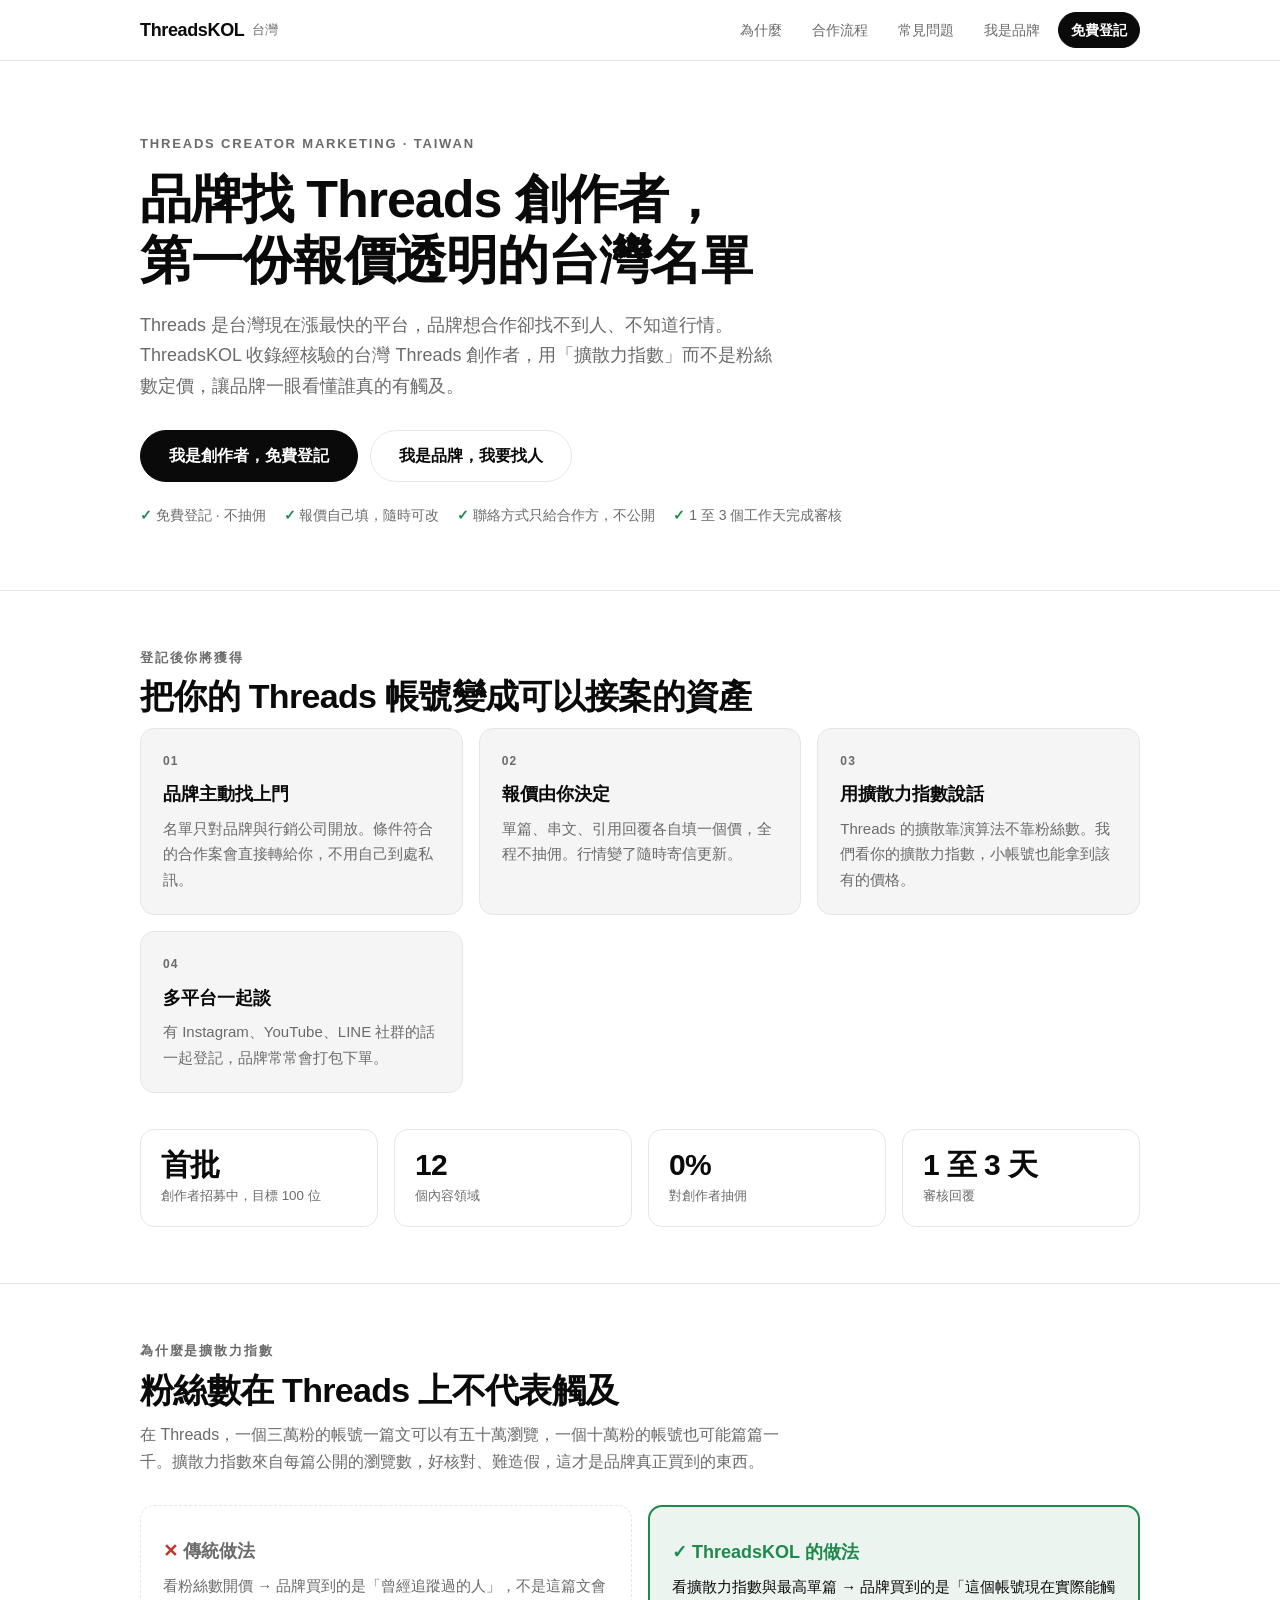
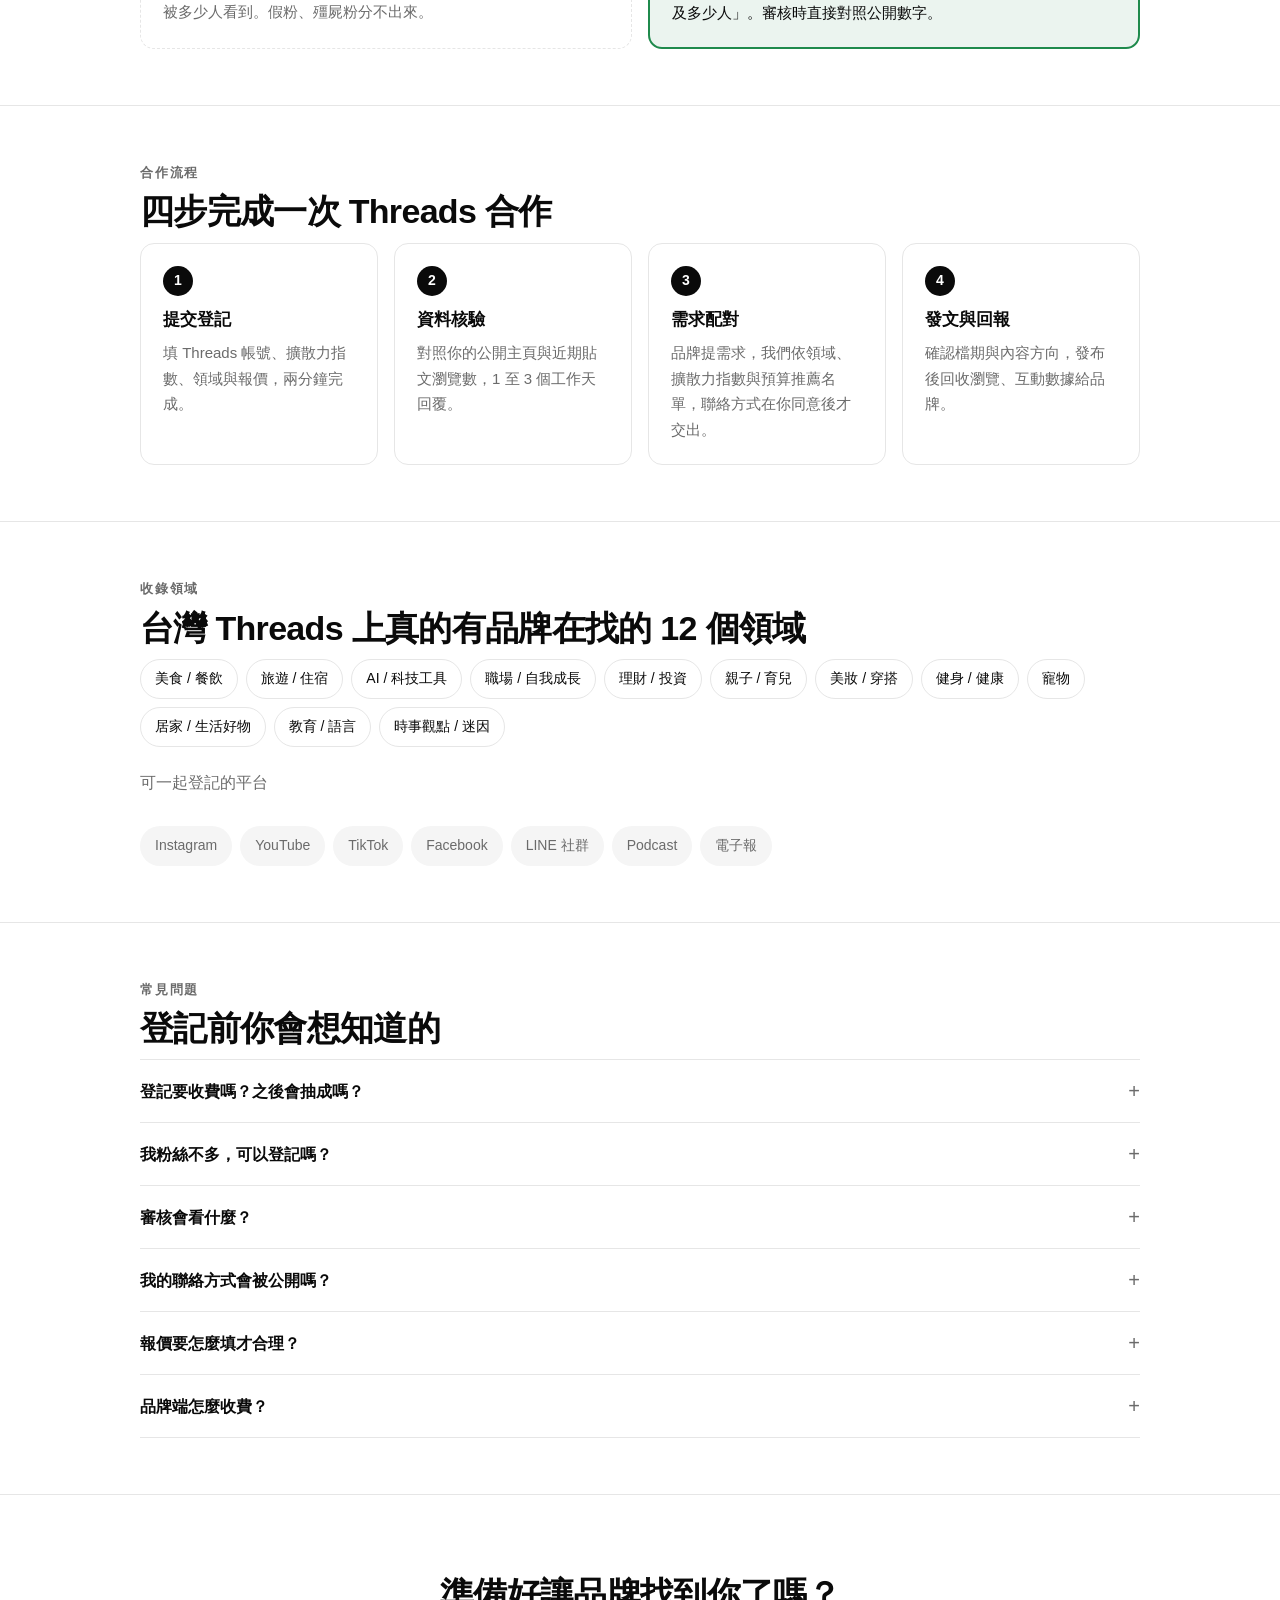
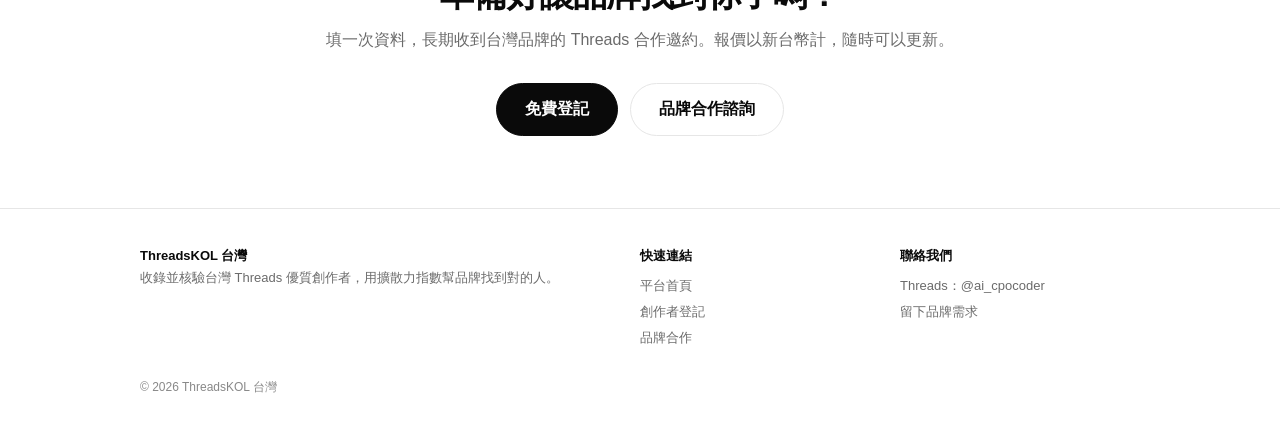
==== index.html @ 5a34b3ba "頁尾移除 Threads 商標聲明 Co-Authored-By: Claude Opus 5 <noreply@anthropic.com>" ====
<!doctype html>
<html lang="zh-Hant">
<head>
<meta charset="utf-8">
<meta name="viewport" content="width=device-width,initial-scale=1">
<title>ThreadsKOL 台灣｜品牌找 Threads 創作者，報價透明的合作名單</title>
<meta name="description" content="台灣第一個以「擴散力指數」定價的 Threads 創作者合作名單。創作者免費登記、自訂報價、不抽佣；品牌依領域、擴散力指數與預算快速找到合適的 Threads 帳號。">
<meta property="og:title" content="ThreadsKOL 台灣｜品牌找 Threads 創作者">
<meta property="og:description" content="創作者免費登記、自訂報價、不抽佣。品牌依領域、擴散力指數與預算找到對的 Threads 帳號。">
<meta property="og:type" content="website">
<link rel="stylesheet" href="style.css?v=20260915b">
<link rel="icon" href="data:image/svg+xml,<svg xmlns='http://www.w3.org/2000/svg' viewBox='0 0 100 100'><text y='.9em' font-size='90'>🧵</text></svg>">
</head>
<body>
<header><div class="wrap nav">
  <a class="logo" href="./">ThreadsKOL <span>台灣</span></a>
  <ul>
    <li><a href="#why">為什麼</a></li>
    <li><a href="#flow">合作流程</a></li>
    <li><a href="#faq">常見問題</a></li>
    <li><a href="./brand.html">我是品牌</a></li>
    <li><a class="btn" href="./register.html">免費登記</a></li>
  </ul>
</div></header>

<main>
<div class="wrap hero">
  <div class="eyebrow">Threads Creator Marketing · Taiwan</div>
  <h1>品牌找 Threads 創作者，<br>第一份報價透明的台灣名單</h1>
  <p class="lead">Threads 是台灣現在漲最快的平台，品牌想合作卻找不到人、不知道行情。ThreadsKOL 收錄經核驗的台灣 Threads 創作者，用「擴散力指數」而不是粉絲數定價，讓品牌一眼看懂誰真的有觸及。</p>
  <div class="cta-row">
    <a class="btn big" href="./register.html">我是創作者，免費登記</a>
    <a class="btn big ghost" href="./brand.html">我是品牌，我要找人</a>
  </div>
  <ul class="pills">
    <li>免費登記 · 不抽佣</li>
    <li>報價自己填，隨時可改</li>
    <li>聯絡方式只給合作方，不公開</li>
    <li>1 至 3 個工作天完成審核</li>
  </ul>
</div>

<section id="get"><div class="wrap">
  <div class="eyebrow">登記後你將獲得</div>
  <h2>把你的 Threads 帳號變成可以接案的資產</h2>
  <div class="grid">
    <div class="card"><div class="n">01</div><h3>品牌主動找上門</h3><p>名單只對品牌與行銷公司開放。條件符合的合作案會直接轉給你，不用自己到處私訊。</p></div>
    <div class="card"><div class="n">02</div><h3>報價由你決定</h3><p>單篇、串文、引用回覆各自填一個價，全程不抽佣。行情變了隨時寄信更新。</p></div>
    <div class="card"><div class="n">03</div><h3>用擴散力指數說話</h3><p>Threads 的擴散靠演算法不靠粉絲數。我們看你的擴散力指數，小帳號也能拿到該有的價格。</p></div>
    <div class="card"><div class="n">04</div><h3>多平台一起談</h3><p>有 Instagram、YouTube、LINE 社群的話一起登記，品牌常常會打包下單。</p></div>
  </div>
  <div class="stats">
    <div class="stat"><b>首批</b><small>創作者招募中，目標 100 位</small></div>
    <div class="stat"><b>12</b><small>個內容領域</small></div>
    <div class="stat"><b>0%</b><small>對創作者抽佣</small></div>
    <div class="stat"><b>1 至 3 天</b><small>審核回覆</small></div>
  </div>
</div></section>

<section id="why"><div class="wrap">
  <div class="eyebrow">為什麼是擴散力指數</div>
  <h2>粉絲數在 Threads 上不代表觸及</h2>
  <p class="sub">在 Threads，一個三萬粉的帳號一篇文可以有五十萬瀏覽，一個十萬粉的帳號也可能篇篇一千。擴散力指數來自每篇公開的瀏覽數，好核對、難造假，這才是品牌真正買到的東西。</p>
  <div class="compare">
    <div class="card"><h3>傳統做法</h3><p>看粉絲數開價 → 品牌買到的是「曾經追蹤過的人」，不是這篇文會被多少人看到。假粉、殭屍粉分不出來。</p></div>
    <div class="card good"><h3>ThreadsKOL 的做法</h3><p>看擴散力指數與最高單篇 → 品牌買到的是「這個帳號現在實際能觸及多少人」。審核時直接對照公開數字。</p></div>
  </div>
</div></section>

<section id="flow"><div class="wrap">
  <div class="eyebrow">合作流程</div>
  <h2>四步完成一次 Threads 合作</h2>
  <div class="steps">
    <div class="step"><h3>提交登記</h3><p>填 Threads 帳號、擴散力指數、領域與報價，兩分鐘完成。</p></div>
    <div class="step"><h3>資料核驗</h3><p>對照你的公開主頁與近期貼文瀏覽數，1 至 3 個工作天回覆。</p></div>
    <div class="step"><h3>需求配對</h3><p>品牌提需求，我們依領域、擴散力指數與預算推薦名單，聯絡方式在你同意後才交出。</p></div>
    <div class="step"><h3>發文與回報</h3><p>確認檔期與內容方向，發布後回收瀏覽、互動數據給品牌。</p></div>
  </div>
</div></section>

<section id="cats"><div class="wrap">
  <div class="eyebrow">收錄領域</div>
  <h2>台灣 Threads 上真的有品牌在找的 12 個領域</h2>
  <ul class="tags">
    <li>美食 / 餐飲</li><li>旅遊 / 住宿</li><li>AI / 科技工具</li><li>職場 / 自我成長</li><li>理財 / 投資</li><li>親子 / 育兒</li><li>美妝 / 穿搭</li><li>健身 / 健康</li><li>寵物</li><li>居家 / 生活好物</li><li>教育 / 語言</li><li>時事觀點 / 迷因</li>
  </ul>
  <p class="sub" style="margin-top:22px">可一起登記的平台</p>
  <ul class="tags soft"><li>Instagram</li><li>YouTube</li><li>TikTok</li><li>Facebook</li><li>LINE 社群</li><li>Podcast</li><li>電子報</li></ul>
</div></section>

<section id="faq"><div class="wrap">
  <div class="eyebrow">常見問題</div>
  <h2>登記前你會想知道的</h2>
  <details><summary>登記要收費嗎？之後會抽成嗎？</summary><p>完全免費，也不抽佣。你填多少，品牌就付多少給你。平台的收入來自品牌端的服務費，跟你的報價無關。</p></details>
  <details><summary>我粉絲不多，可以登記嗎？</summary><p>可以。我們看的是擴散力指數。只要指數有五千以上，就有品牌會想合作，粉絲數只是參考。</p></details>
  <details><summary>審核會看什麼？</summary><p>Threads 主頁是不是真的、近期貼文的瀏覽數跟你填的有沒有落差、內容有沒有明顯買量。審核結果不會影響你的帳號。</p></details>
  <details><summary>我的聯絡方式會被公開嗎？</summary><p>不會。名單對品牌只顯示帳號、領域、擴散力指數級距與報價區間。有具體合作案、你也點頭之後，才會把聯絡方式交給對方。</p></details>
  <details><summary>報價要怎麼填才合理？</summary><p>先填你願意接的最低價。目前台灣 Threads 行情還沒有公開標準，我們會在累積足夠資料後，把各擴散力級距的報價區間回饋給所有登記的創作者。</p></details>
  <details><summary>品牌端怎麼收費？</summary><p>品牌依專案付服務費，內容包含名單篩選、聯繫協調與成效回報。創作者的報價原封不動轉給創作者。細節請到「我是品牌」頁面留下需求。</p></details>
</div></section>

<section class="final"><div class="wrap">
  <h2>準備好讓品牌找到你了嗎？</h2>
  <p class="sub" style="margin-inline:auto">填一次資料，長期收到台灣品牌的 Threads 合作邀約。報價以新台幣計，隨時可以更新。</p>
  <div class="cta-row" style="justify-content:center">
    <a class="btn big" href="./register.html">免費登記</a>
    <a class="btn big ghost" href="./brand.html">品牌合作諮詢</a>
  </div>
</div></section>
</main>

<footer><div class="wrap">
  <div class="cols">
    <div><b style="color:var(--fg)">ThreadsKOL 台灣</b><br>收錄並核驗台灣 Threads 優質創作者，用擴散力指數幫品牌找到對的人。</div>
    <div><b style="color:var(--fg)">快速連結</b><ul><li><a href="./">平台首頁</a></li><li><a href="./register.html">創作者登記</a></li><li><a href="./brand.html">品牌合作</a></li></ul></div>
    <div><b style="color:var(--fg)">聯絡我們</b><ul><li>Threads：<a href="https://www.threads.com/@ai_cpocoder" target="_blank" rel="noopener">@ai_cpocoder</a></li><li><a href="./brand.html">留下品牌需求</a></li></ul></div>
  </div>
  <p class="fine">© 2026 ThreadsKOL 台灣</p>
</div></footer>
</body>
</html>
---- style.css ----
:root{--bg:#fff;--fg:#0a0a0a;--muted:#6b6b6b;--line:#e6e6e6;--soft:#f5f5f5;--accent:#0a0a0a;--accent-fg:#fff;--ok:#1f8a4c;--maxw:1040px;--r:14px}
@media (prefers-color-scheme:dark){:root{--bg:#0f0f0f;--fg:#f2f2f2;--muted:#9a9a9a;--line:#262626;--soft:#181818;--accent:#f2f2f2;--accent-fg:#0f0f0f}}
*{box-sizing:border-box}
html{scroll-behavior:smooth}
body{margin:0;background:var(--bg);color:var(--fg);font-family:-apple-system,BlinkMacSystemFont,"Segoe UI","PingFang TC","Noto Sans TC","Microsoft JhengHei",sans-serif;font-size:16px;line-height:1.7;-webkit-font-smoothing:antialiased}
a{color:inherit}
.wrap{max-width:var(--maxw);margin:0 auto;padding-inline:20px}
header{position:sticky;top:0;background:color-mix(in srgb,var(--bg) 88%,transparent);backdrop-filter:blur(12px);border-bottom:1px solid var(--line);z-index:10}
.nav{display:flex;align-items:center;justify-content:space-between;height:60px;gap:12px}
.logo{font-weight:800;letter-spacing:-.02em;text-decoration:none;font-size:18px;display:flex;align-items:center;gap:8px}
.logo span{font-weight:500;color:var(--muted);font-size:13px}
.nav ul{display:flex;gap:6px;list-style:none;margin:0;padding:0;align-items:center}
.nav ul a{text-decoration:none;padding:8px 12px;border-radius:999px;font-size:14px;color:var(--muted)}
.nav ul a:hover{background:var(--soft);color:var(--fg)}
.nav ul a.btn{color:var(--accent-fg)}
@media (max-width:640px){.nav ul a:not(.btn){display:none}}
.btn{display:inline-block;background:var(--accent);color:var(--accent-fg);padding:12px 22px;border-radius:999px;text-decoration:none;font-weight:700;font-size:15px;border:1px solid var(--accent);cursor:pointer;line-height:1.3}
.btn.ghost{background:transparent;color:var(--fg);border-color:var(--line)}
.btn.ghost:hover{border-color:var(--fg)}
.btn.big{padding:15px 28px;font-size:16px}
.hero{padding-block:72px 48px;text-align:left}
.eyebrow{font-size:13px;letter-spacing:.14em;text-transform:uppercase;color:var(--muted);font-weight:700}
h1{font-size:clamp(30px,5.4vw,52px);line-height:1.18;letter-spacing:-.02em;margin:14px 0 18px;font-weight:800}
.lead{font-size:18px;color:var(--muted);max-width:640px;margin:0 0 28px}
.cta-row{display:flex;gap:12px;flex-wrap:wrap;align-items:center}
.pills{display:flex;gap:18px;flex-wrap:wrap;margin-top:22px;padding:0;list-style:none;color:var(--muted);font-size:14px}
.pills li::before{content:"✓ ";color:var(--ok);font-weight:800}
section{padding-block:56px;border-top:1px solid var(--line)}
h2{font-size:clamp(24px,3.4vw,34px);letter-spacing:-.02em;line-height:1.25;margin:6px 0 10px;font-weight:800}
.sub{color:var(--muted);max-width:640px;margin:0 0 30px}
.grid{display:grid;gap:16px;grid-template-columns:repeat(auto-fit,minmax(240px,1fr))}
.card{background:var(--soft);border:1px solid var(--line);border-radius:var(--r);padding:22px}
.card .n{font-size:12px;font-weight:800;color:var(--muted);letter-spacing:.1em}
.card h3{margin:8px 0 6px;font-size:18px}
.card p{margin:0;color:var(--muted);font-size:15px}
.stats{display:grid;gap:16px;grid-template-columns:repeat(auto-fit,minmax(180px,1fr));margin-top:36px}
.stat{border:1px solid var(--line);border-radius:var(--r);padding:18px 20px}
.stat b{display:block;font-size:30px;letter-spacing:-.02em;line-height:1.1}
.stat small{color:var(--muted)}
.steps{counter-reset:s;display:grid;gap:16px;grid-template-columns:repeat(auto-fit,minmax(220px,1fr))}
.step{position:relative;padding:22px 22px 22px 22px;border:1px solid var(--line);border-radius:var(--r)}
.step::before{counter-increment:s;content:counter(s);display:inline-grid;place-items:center;width:30px;height:30px;border-radius:50%;background:var(--accent);color:var(--accent-fg);font-weight:800;font-size:14px;margin-bottom:10px}
.step h3{margin:0 0 6px;font-size:17px}
.step p{margin:0;color:var(--muted);font-size:15px}
.tags{display:flex;flex-wrap:wrap;gap:8px;margin:0;padding:0;list-style:none}
.tags li{border:1px solid var(--line);border-radius:999px;padding:7px 14px;font-size:14px;background:var(--bg)}
.tags.soft li{background:var(--soft);border-color:transparent;color:var(--muted)}
.compare{display:grid;gap:16px;grid-template-columns:repeat(auto-fit,minmax(260px,1fr))}
.compare .card:not(.good){background:transparent;border-style:dashed;color:var(--muted)}.compare .card:not(.good) h3{color:var(--muted)}.compare .card:not(.good) h3::before{content:"✕ ";color:#c0392b}.compare .card.good{border:2px solid var(--ok);background:color-mix(in srgb,var(--ok) 9%,var(--bg))}.compare .card.good h3{color:var(--ok)}.compare .card.good h3::before{content:"✓ "}.compare .card.good p{color:var(--fg)}
details{border-top:1px solid var(--line);padding:14px 0}
details:last-of-type{border-bottom:1px solid var(--line)}
summary{cursor:pointer;font-weight:700;font-size:16px;list-style:none;display:flex;justify-content:space-between;align-items:center}
summary::after{content:"+";color:var(--muted);font-weight:400;font-size:20px}
details[open] summary::after{content:"–"}
details p{margin:10px 0 0;color:var(--muted)}
.final{text-align:center;padding-block:72px}
.final h2{margin-bottom:10px}
footer{border-top:1px solid var(--line);padding-block:36px;color:var(--muted);font-size:13px}
footer .cols{display:grid;gap:20px;grid-template-columns:2fr 1fr 1fr}
@media (max-width:640px){footer .cols{grid-template-columns:1fr}}
footer ul{list-style:none;padding:0;margin:8px 0 0}
footer li{margin:4px 0}
footer a{text-decoration:none}
footer a:hover{text-decoration:underline}
.fine{margin-top:24px;font-size:12px;opacity:.8}
/* forms */
.form{max-width:680px;margin:0 auto}
.form h1{font-size:clamp(26px,4vw,38px)}
fieldset{border:1px solid var(--line);border-radius:var(--r);padding:22px;margin:0 0 20px}
legend{font-weight:800;padding:0 8px;font-size:15px}
label{display:block;font-weight:700;font-size:14px;margin:14px 0 6px}
label .opt{color:var(--muted);font-weight:500}
.hint{display:block;color:var(--muted);font-size:13px;font-weight:400;margin-top:4px}
input[type=text],input[type=url],input[type=email],input[type=number],select,textarea{width:100%;padding:12px 14px;border:1px solid var(--line);border-radius:10px;background:var(--bg);color:var(--fg);font:inherit;font-size:16px}
input:focus,select:focus,textarea:focus{outline:2px solid var(--accent);outline-offset:1px;border-color:transparent}
textarea{min-height:110px;resize:vertical}
.row{display:grid;gap:14px;grid-template-columns:1fr 1fr}
@media (max-width:560px){.row{grid-template-columns:1fr}}
.checks{display:grid;gap:8px 14px;grid-template-columns:repeat(auto-fit,minmax(150px,1fr));margin-top:6px}
.checks label{display:flex;gap:8px;align-items:center;font-weight:500;margin:0;font-size:15px}
.checks input{width:18px;height:18px;accent-color:var(--accent)}
.agree{display:flex;gap:10px;align-items:flex-start;font-weight:500;font-size:14px;color:var(--muted);margin:6px 0 18px}
.agree input{margin-top:5px;width:18px;height:18px;accent-color:var(--accent)}
.hidden{position:absolute;left:-9999px}
.note{background:var(--soft);border-radius:var(--r);padding:16px 18px;font-size:14px;color:var(--muted);margin:0 0 24px}
.platform-links{display:grid;gap:12px;margin-top:14px}.platform-links:empty{display:none}#platformHint{margin-top:12px}[hidden]{display:none!important}
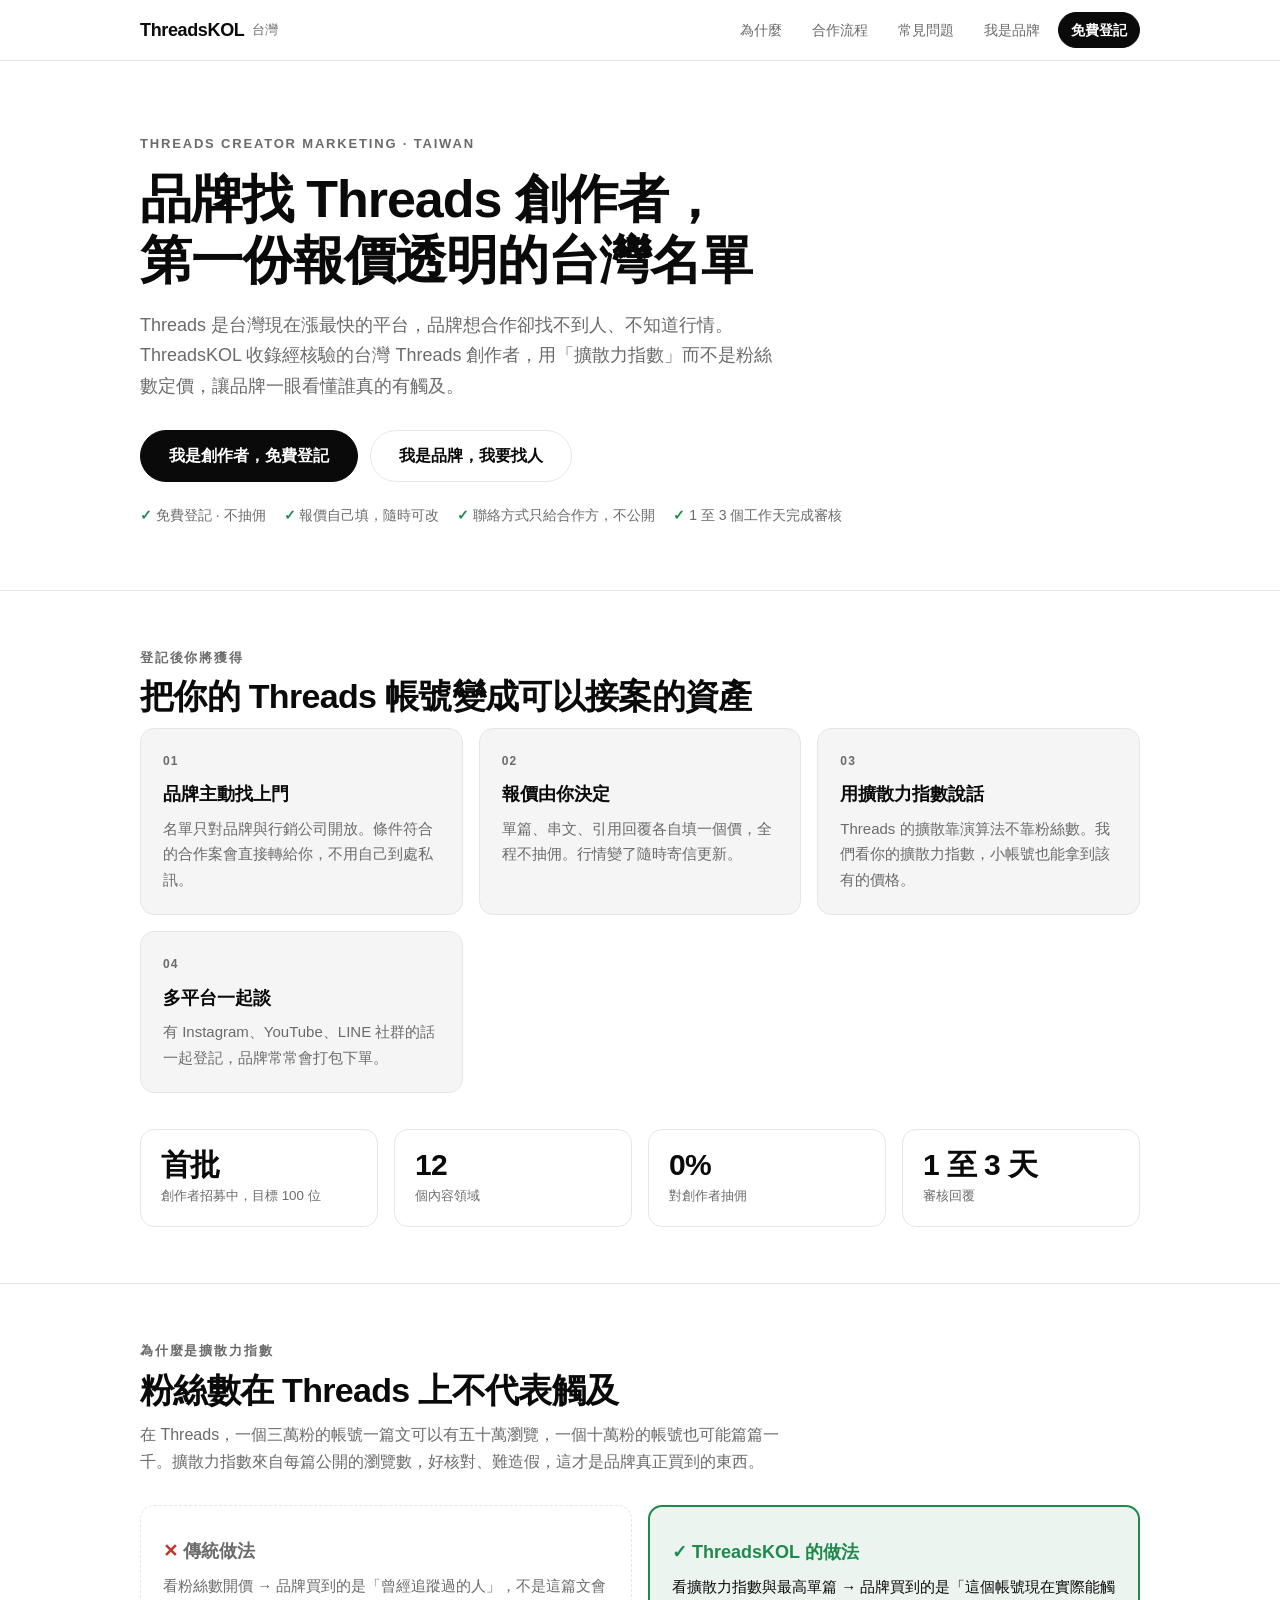
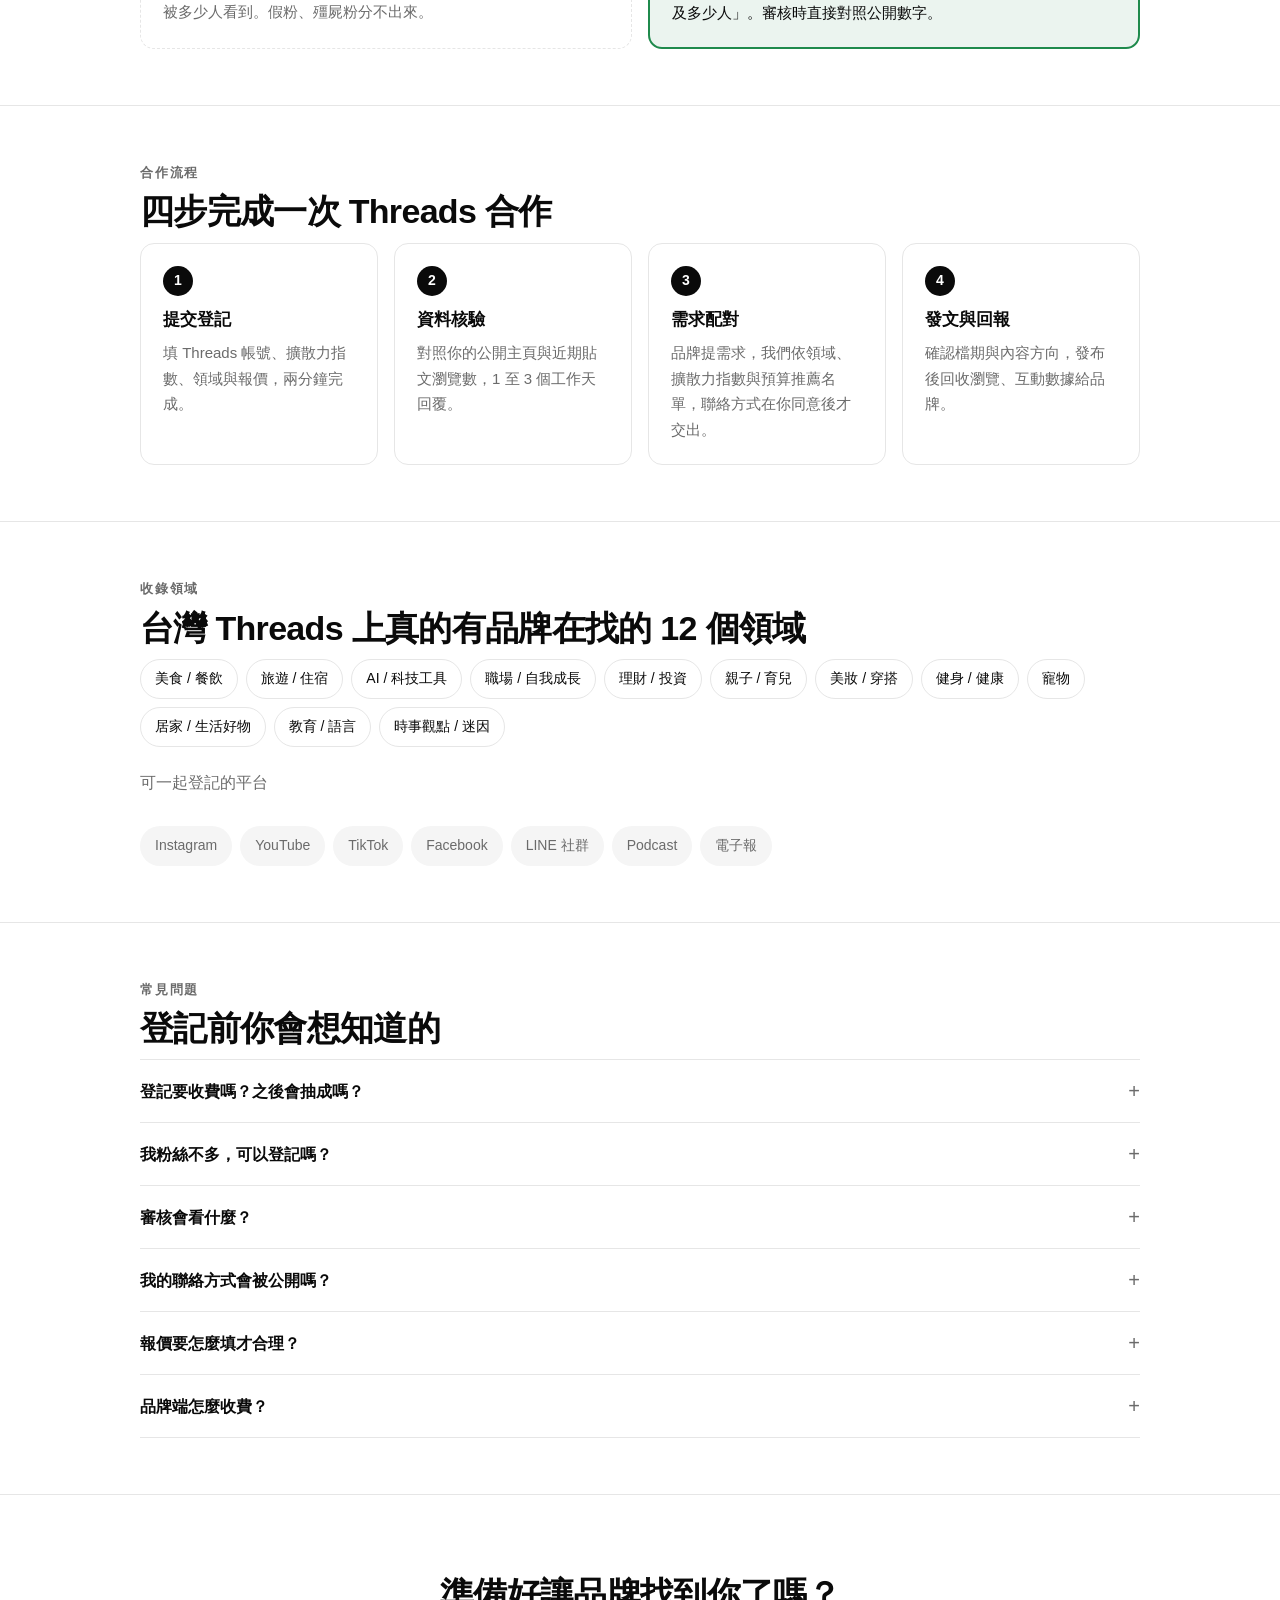
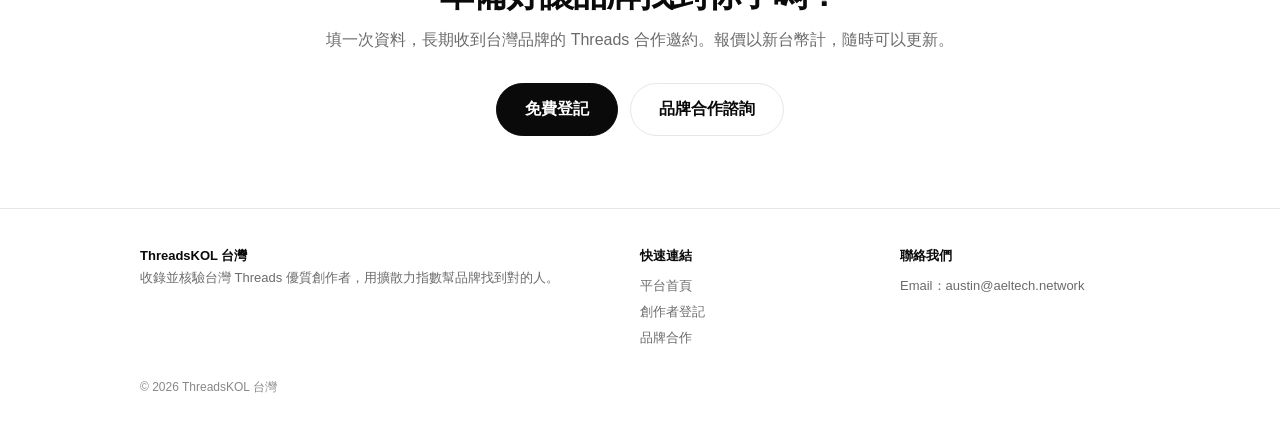
==== commit 033e333a: "頁尾聯絡方式改成 Email Co-Authored-By: Claude Opus 5 <noreply@anthropic.com>" ====
--- a/index.html
+++ b/index.html
@@ -113,7 +113,7 @@
   <div class="cols">
     <div><b style="color:var(--fg)">ThreadsKOL 台灣</b><br>收錄並核驗台灣 Threads 優質創作者，用擴散力指數幫品牌找到對的人。</div>
     <div><b style="color:var(--fg)">快速連結</b><ul><li><a href="./">平台首頁</a></li><li><a href="./register.html">創作者登記</a></li><li><a href="./brand.html">品牌合作</a></li></ul></div>
-    <div><b style="color:var(--fg)">聯絡我們</b><ul><li>Threads：<a href="https://www.threads.com/@ai_cpocoder" target="_blank" rel="noopener">@ai_cpocoder</a></li><li><a href="./brand.html">留下品牌需求</a></li></ul></div>
+    <div><b style="color:var(--fg)">聯絡我們</b><ul><li>Email：<a href="mailto:austin@aeltech.network">austin@aeltech.network</a></li></ul></div>
   </div>
   <p class="fine">© 2026 ThreadsKOL 台灣</p>
 </div></footer>
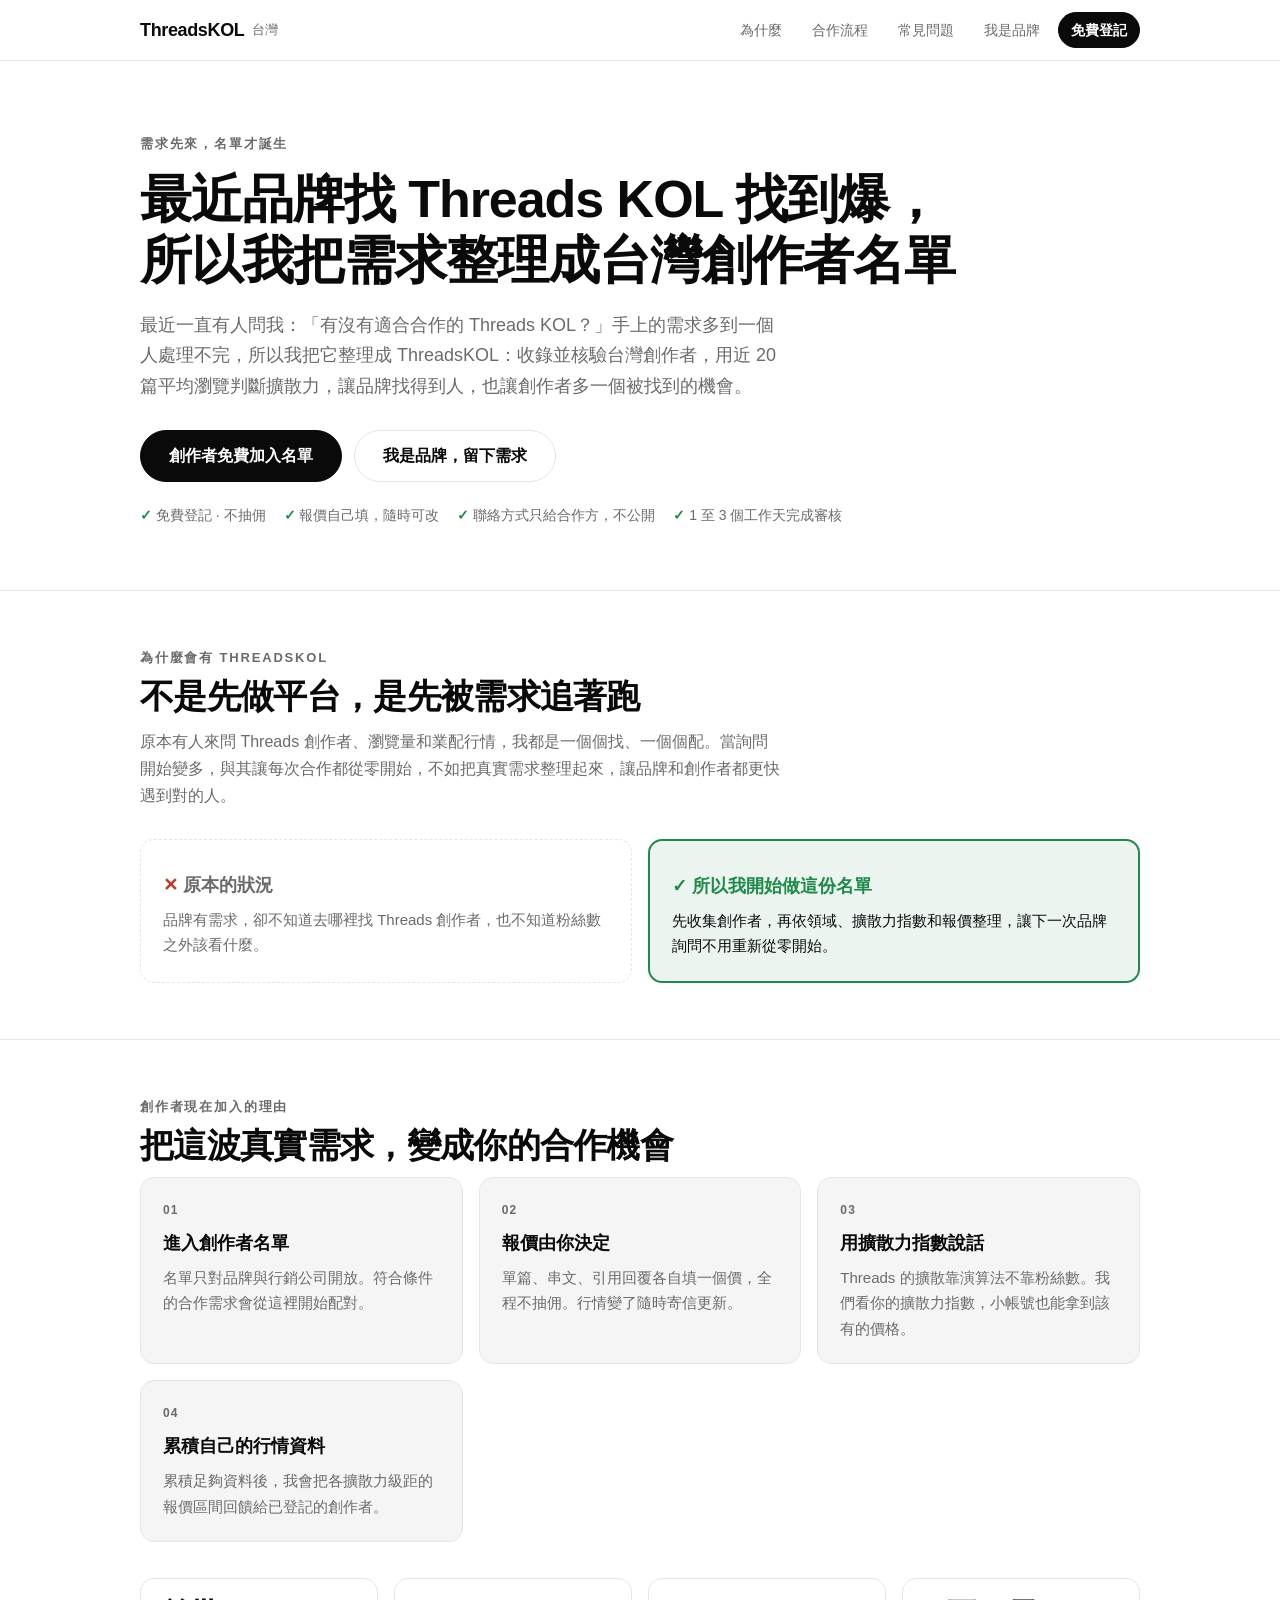
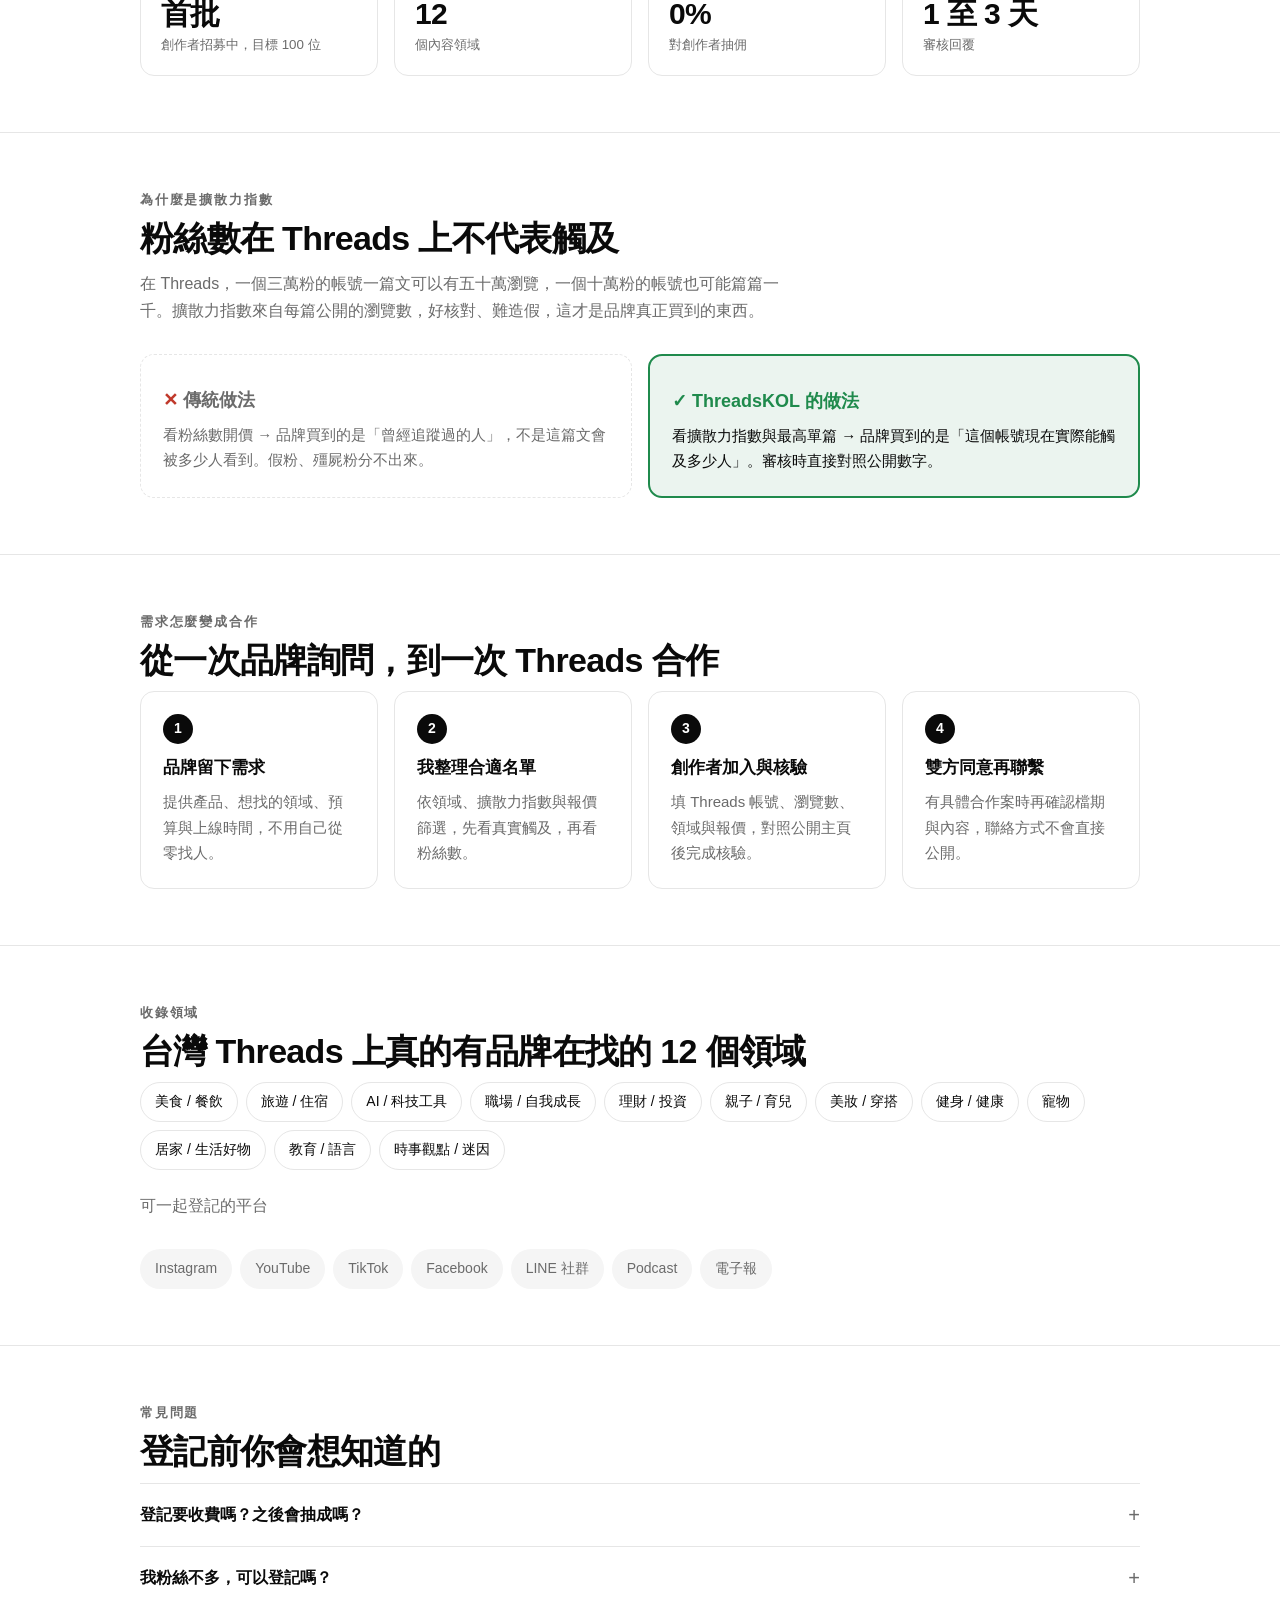
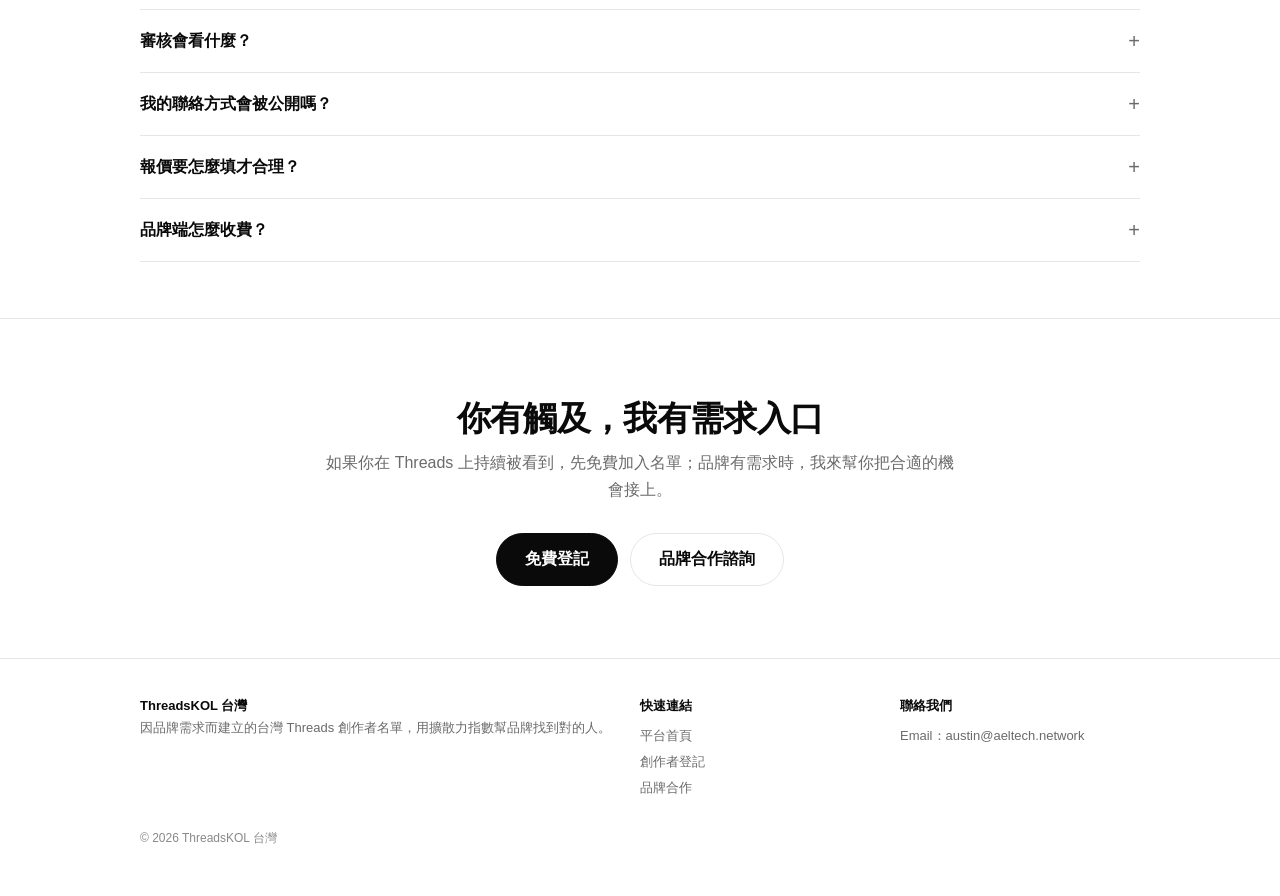
==== commit b1721c45: "Turn real KOL demand into the site's primary story Reframe the homepage around the real reason Threa" ====
--- a/index.html
+++ b/index.html
@@ -3,12 +3,125 @@
 <head>
 <meta charset="utf-8">
 <meta name="viewport" content="width=device-width,initial-scale=1">
-<title>ThreadsKOL 台灣｜品牌找 Threads 創作者，報價透明的合作名單</title>
-<meta name="description" content="台灣第一個以「擴散力指數」定價的 Threads 創作者合作名單。創作者免費登記、自訂報價、不抽佣；品牌依領域、擴散力指數與預算快速找到合適的 Threads 帳號。">
-<meta property="og:title" content="ThreadsKOL 台灣｜品牌找 Threads 創作者">
-<meta property="og:description" content="創作者免費登記、自訂報價、不抽佣。品牌依領域、擴散力指數與預算找到對的 Threads 帳號。">
+<title>ThreadsKOL 台灣｜最近品牌找 Threads KOL 找到爆</title>
+<meta name="description" content="最近品牌找 Threads KOL 的需求變多，ThreadsKOL 把真實需求整理成台灣創作者名單，用擴散力指數（近 20 篇平均瀏覽）找對合作對象。創作者免費登記、不抽佣。">
+<meta name="keywords" content="Threads 業配,Threads KOL,Threads 創作者,網紅合作,業配報價,KOL 名單,擴散力指數">
+<meta name="robots" content="index,follow">
+<meta name="theme-color" content="#0a0a0a">
+<link rel="canonical" href="https://threadskol.tw/">
 <meta property="og:type" content="website">
-<link rel="stylesheet" href="style.css?v=20260915b">
+<meta property="og:locale" content="zh_TW">
+<meta property="og:site_name" content="ThreadsKOL 台灣">
+<meta property="og:title" content="最近品牌找 Threads KOL 找到爆｜ThreadsKOL 台灣">
+<meta property="og:description" content="需求先來，名單才誕生。把品牌找 KOL 的真實需求整理成台灣 Threads 創作者名單。">
+<meta property="og:url" content="https://threadskol.tw/">
+<meta property="og:image" content="https://threadskol.tw/og-image.png">
+<meta property="og:image:width" content="1200">
+<meta property="og:image:height" content="630">
+<meta property="og:image:alt" content="ThreadsKOL 台灣：用擴散力指數找 Threads 創作者">
+<meta name="twitter:card" content="summary_large_image">
+<meta name="twitter:title" content="最近品牌找 Threads KOL 找到爆｜ThreadsKOL 台灣">
+<meta name="twitter:description" content="需求先來，名單才誕生。把品牌找 KOL 的真實需求整理成台灣 Threads 創作者名單。">
+<meta name="twitter:image" content="https://threadskol.tw/og-image.png">
+<script type="application/ld+json">
+{
+ "@context": "https://schema.org",
+ "@graph": [
+  {
+   "@type": "Organization",
+   "@id": "https://threadskol.tw/#org",
+   "name": "ThreadsKOL 台灣",
+   "alternateName": "ThreadsKOL",
+   "url": "https://threadskol.tw/",
+   "logo": "https://threadskol.tw/og-image.png",
+   "areaServed": "TW",
+   "contactPoint": {
+    "@type": "ContactPoint",
+    "email": "austin@aeltech.network",
+    "contactType": "customer support",
+    "availableLanguage": "zh-TW"
+   }
+  },
+  {
+   "@type": "WebSite",
+   "@id": "https://threadskol.tw/#website",
+   "url": "https://threadskol.tw/",
+   "name": "ThreadsKOL 台灣",
+   "inLanguage": "zh-TW",
+   "publisher": {
+    "@id": "https://threadskol.tw/#org"
+   }
+  },
+  {
+   "@type": "Service",
+   "name": "Threads 創作者業配媒合",
+   "serviceType": "KOL 行銷媒合",
+   "provider": {
+    "@id": "https://threadskol.tw/#org"
+   },
+   "areaServed": {
+    "@type": "Country",
+    "name": "台灣"
+   },
+   "description": "因品牌找 Threads KOL 的需求增加而建立的台灣創作者名單，依擴散力指數（近 20 篇平均瀏覽）、領域與預算推薦合作對象。創作者免費登記、不抽佣。"
+  },
+  {
+   "@type": "FAQPage",
+   "mainEntity": [
+    {
+     "@type": "Question",
+     "name": "登記要收費嗎？之後會抽成嗎？",
+     "acceptedAnswer": {
+      "@type": "Answer",
+      "text": "完全免費，也不抽佣。你填多少，品牌就付多少給你。平台的收入來自品牌端的服務費，跟你的報價無關。"
+     }
+    },
+    {
+     "@type": "Question",
+     "name": "我粉絲不多，可以登記嗎？",
+     "acceptedAnswer": {
+      "@type": "Answer",
+      "text": "可以。我們看的是擴散力指數。只要指數有五千以上，就有品牌會想合作，粉絲數只是參考。"
+     }
+    },
+    {
+     "@type": "Question",
+     "name": "審核會看什麼？",
+     "acceptedAnswer": {
+      "@type": "Answer",
+      "text": "Threads 主頁是不是真的、近期貼文的瀏覽數跟你填的有沒有落差、內容有沒有明顯買量。審核結果不會影響你的帳號。"
+     }
+    },
+    {
+     "@type": "Question",
+     "name": "我的聯絡方式會被公開嗎？",
+     "acceptedAnswer": {
+      "@type": "Answer",
+      "text": "不會。名單對品牌只顯示帳號、領域、擴散力指數級距與報價區間。有具體合作案、你也點頭之後，才會把聯絡方式交給對方。"
+     }
+    },
+    {
+     "@type": "Question",
+     "name": "報價要怎麼填才合理？",
+     "acceptedAnswer": {
+      "@type": "Answer",
+      "text": "先填你願意接的最低價。目前台灣 Threads 行情還沒有公開標準，我們會在累積足夠資料後，把各擴散力級距的報價區間回饋給所有登記的創作者。"
+     }
+    },
+    {
+     "@type": "Question",
+     "name": "品牌端怎麼收費？",
+     "acceptedAnswer": {
+      "@type": "Answer",
+      "text": "品牌依專案付服務費，內容包含名單篩選、聯繫協調與成效回報。創作者的報價原封不動轉給創作者。細節請到「我是品牌」頁面留下需求。"
+     }
+    }
+   ]
+  }
+ ]
+}
+</script>
+<link rel="stylesheet" href="style.css?v=20260915c">
 <link rel="icon" href="data:image/svg+xml,<svg xmlns='http://www.w3.org/2000/svg' viewBox='0 0 100 100'><text y='.9em' font-size='90'>🧵</text></svg>">
 </head>
 <body>
@@ -25,12 +138,12 @@
 
 <main>
 <div class="wrap hero">
-  <div class="eyebrow">Threads Creator Marketing · Taiwan</div>
-  <h1>品牌找 Threads 創作者，<br>第一份報價透明的台灣名單</h1>
-  <p class="lead">Threads 是台灣現在漲最快的平台，品牌想合作卻找不到人、不知道行情。ThreadsKOL 收錄經核驗的台灣 Threads 創作者，用「擴散力指數」而不是粉絲數定價，讓品牌一眼看懂誰真的有觸及。</p>
+  <div class="eyebrow">需求先來，名單才誕生</div>
+  <h1>最近品牌找 Threads KOL 找到爆，<br>所以我把需求整理成台灣創作者名單</h1>
+  <p class="lead">最近一直有人問我：「有沒有適合合作的 Threads KOL？」手上的需求多到一個人處理不完，所以我把它整理成 ThreadsKOL：收錄並核驗台灣創作者，用近 20 篇平均瀏覽判斷擴散力，讓品牌找得到人，也讓創作者多一個被找到的機會。</p>
   <div class="cta-row">
-    <a class="btn big" href="./register.html">我是創作者，免費登記</a>
-    <a class="btn big ghost" href="./brand.html">我是品牌，我要找人</a>
+    <a class="btn big" href="./register.html">創作者免費加入名單</a>
+    <a class="btn big ghost" href="./brand.html">我是品牌，留下需求</a>
   </div>
   <ul class="pills">
     <li>免費登記 · 不抽佣</li>
@@ -40,14 +153,24 @@
   </ul>
 </div>
 
+<section id="origin"><div class="wrap">
+  <div class="eyebrow">為什麼會有 ThreadsKOL</div>
+  <h2>不是先做平台，是先被需求追著跑</h2>
+  <p class="sub">原本有人來問 Threads 創作者、瀏覽量和業配行情，我都是一個個找、一個個配。當詢問開始變多，與其讓每次合作都從零開始，不如把真實需求整理起來，讓品牌和創作者都更快遇到對的人。</p>
+  <div class="compare">
+    <div class="card"><h3>原本的狀況</h3><p>品牌有需求，卻不知道去哪裡找 Threads 創作者，也不知道粉絲數之外該看什麼。</p></div>
+    <div class="card good"><h3>所以我開始做這份名單</h3><p>先收集創作者，再依領域、擴散力指數和報價整理，讓下一次品牌詢問不用重新從零開始。</p></div>
+  </div>
+</div></section>
+
 <section id="get"><div class="wrap">
-  <div class="eyebrow">登記後你將獲得</div>
-  <h2>把你的 Threads 帳號變成可以接案的資產</h2>
+  <div class="eyebrow">創作者現在加入的理由</div>
+  <h2>把這波真實需求，變成你的合作機會</h2>
   <div class="grid">
-    <div class="card"><div class="n">01</div><h3>品牌主動找上門</h3><p>名單只對品牌與行銷公司開放。條件符合的合作案會直接轉給你，不用自己到處私訊。</p></div>
+    <div class="card"><div class="n">01</div><h3>進入創作者名單</h3><p>名單只對品牌與行銷公司開放。符合條件的合作需求會從這裡開始配對。</p></div>
     <div class="card"><div class="n">02</div><h3>報價由你決定</h3><p>單篇、串文、引用回覆各自填一個價，全程不抽佣。行情變了隨時寄信更新。</p></div>
     <div class="card"><div class="n">03</div><h3>用擴散力指數說話</h3><p>Threads 的擴散靠演算法不靠粉絲數。我們看你的擴散力指數，小帳號也能拿到該有的價格。</p></div>
-    <div class="card"><div class="n">04</div><h3>多平台一起談</h3><p>有 Instagram、YouTube、LINE 社群的話一起登記，品牌常常會打包下單。</p></div>
+    <div class="card"><div class="n">04</div><h3>累積自己的行情資料</h3><p>累積足夠資料後，我會把各擴散力級距的報價區間回饋給已登記的創作者。</p></div>
   </div>
   <div class="stats">
     <div class="stat"><b>首批</b><small>創作者招募中，目標 100 位</small></div>
@@ -68,13 +191,13 @@
 </div></section>
 
 <section id="flow"><div class="wrap">
-  <div class="eyebrow">合作流程</div>
-  <h2>四步完成一次 Threads 合作</h2>
+  <div class="eyebrow">需求怎麼變成合作</div>
+  <h2>從一次品牌詢問，到一次 Threads 合作</h2>
   <div class="steps">
-    <div class="step"><h3>提交登記</h3><p>填 Threads 帳號、擴散力指數、領域與報價，兩分鐘完成。</p></div>
-    <div class="step"><h3>資料核驗</h3><p>對照你的公開主頁與近期貼文瀏覽數，1 至 3 個工作天回覆。</p></div>
-    <div class="step"><h3>需求配對</h3><p>品牌提需求，我們依領域、擴散力指數與預算推薦名單，聯絡方式在你同意後才交出。</p></div>
-    <div class="step"><h3>發文與回報</h3><p>確認檔期與內容方向，發布後回收瀏覽、互動數據給品牌。</p></div>
+    <div class="step"><h3>品牌留下需求</h3><p>提供產品、想找的領域、預算與上線時間，不用自己從零找人。</p></div>
+    <div class="step"><h3>我整理合適名單</h3><p>依領域、擴散力指數與報價篩選，先看真實觸及，再看粉絲數。</p></div>
+    <div class="step"><h3>創作者加入與核驗</h3><p>填 Threads 帳號、瀏覽數、領域與報價，對照公開主頁後完成核驗。</p></div>
+    <div class="step"><h3>雙方同意再聯繫</h3><p>有具體合作案時再確認檔期與內容，聯絡方式不會直接公開。</p></div>
   </div>
 </div></section>
 
@@ -100,8 +223,8 @@
 </div></section>
 
 <section class="final"><div class="wrap">
-  <h2>準備好讓品牌找到你了嗎？</h2>
-  <p class="sub" style="margin-inline:auto">填一次資料，長期收到台灣品牌的 Threads 合作邀約。報價以新台幣計，隨時可以更新。</p>
+  <h2>你有觸及，我有需求入口</h2>
+  <p class="sub" style="margin-inline:auto">如果你在 Threads 上持續被看到，先免費加入名單；品牌有需求時，我來幫你把合適的機會接上。</p>
   <div class="cta-row" style="justify-content:center">
     <a class="btn big" href="./register.html">免費登記</a>
     <a class="btn big ghost" href="./brand.html">品牌合作諮詢</a>
@@ -111,7 +234,7 @@
 
 <footer><div class="wrap">
   <div class="cols">
-    <div><b style="color:var(--fg)">ThreadsKOL 台灣</b><br>收錄並核驗台灣 Threads 優質創作者，用擴散力指數幫品牌找到對的人。</div>
+    <div><b style="color:var(--fg)">ThreadsKOL 台灣</b><br>因品牌需求而建立的台灣 Threads 創作者名單，用擴散力指數幫品牌找到對的人。</div>
     <div><b style="color:var(--fg)">快速連結</b><ul><li><a href="./">平台首頁</a></li><li><a href="./register.html">創作者登記</a></li><li><a href="./brand.html">品牌合作</a></li></ul></div>
     <div><b style="color:var(--fg)">聯絡我們</b><ul><li>Email：<a href="mailto:austin@aeltech.network">austin@aeltech.network</a></li></ul></div>
   </div>
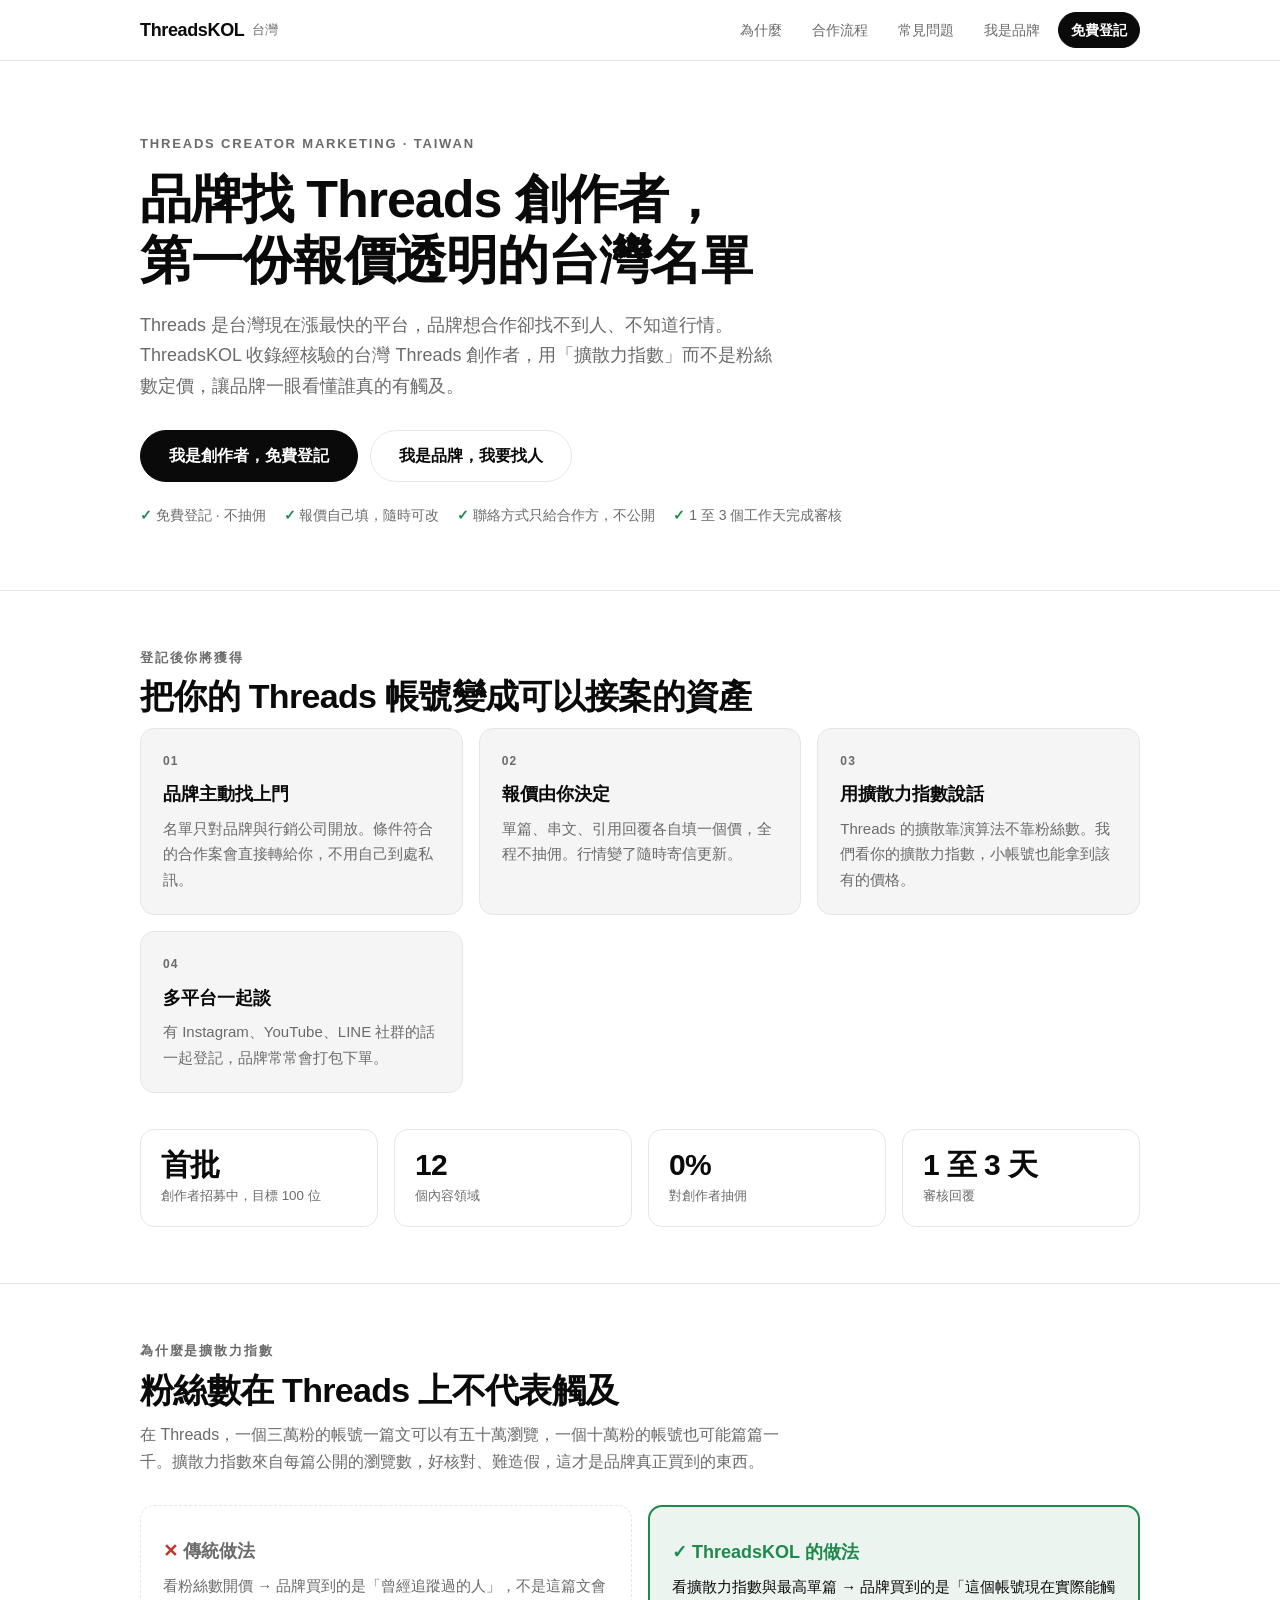
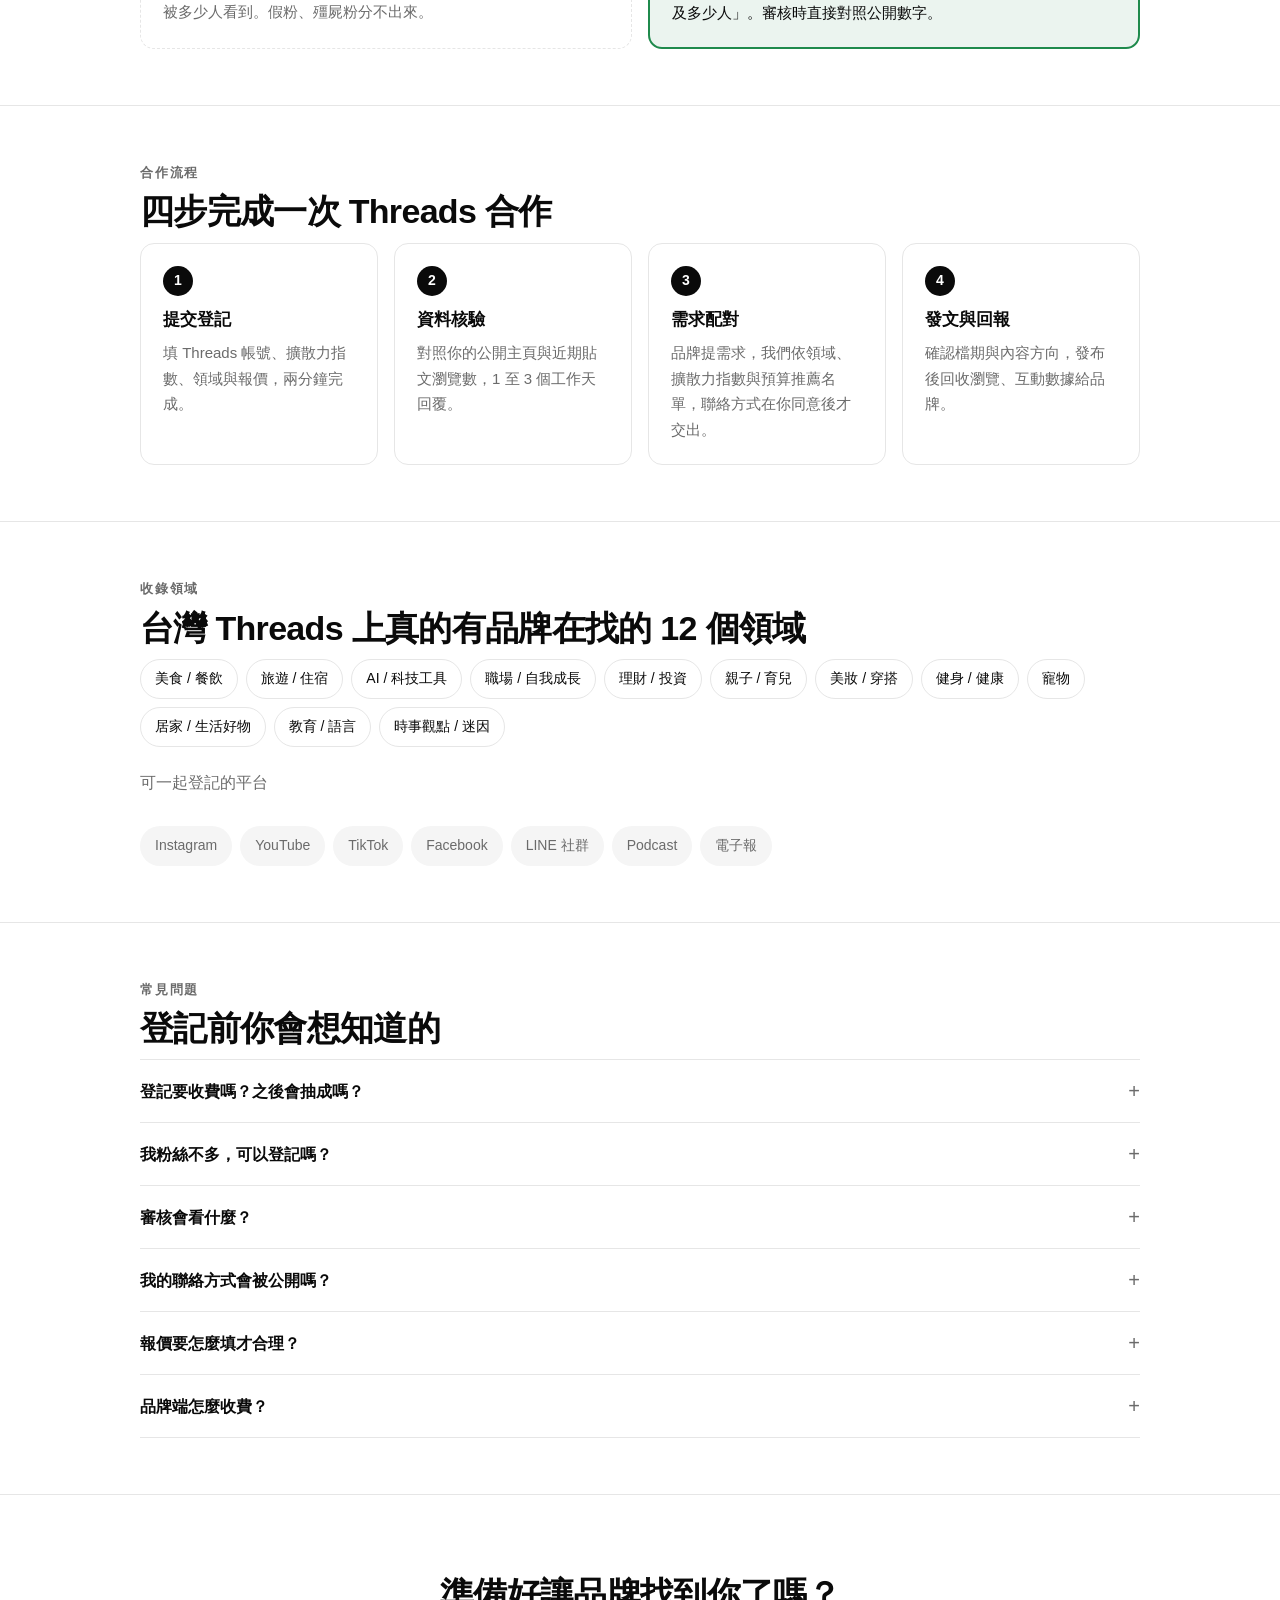
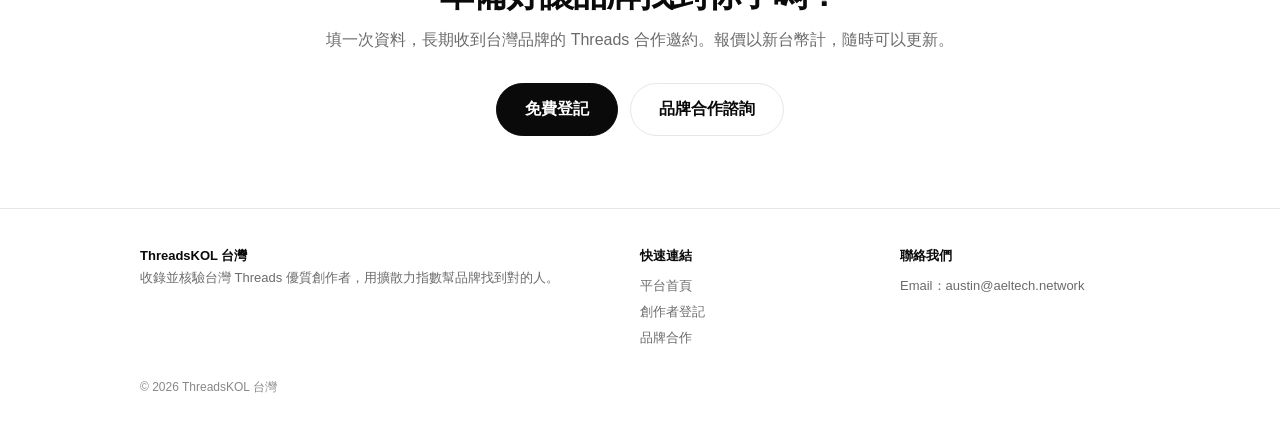
==== commit 9cb4ef3d: "Restore the original homepage positioning Revert the demand-led homepage rewrite and return the site" ====
--- a/index.html
+++ b/index.html
@@ -3,8 +3,8 @@
 <head>
 <meta charset="utf-8">
 <meta name="viewport" content="width=device-width,initial-scale=1">
-<title>ThreadsKOL 台灣｜最近品牌找 Threads KOL 找到爆</title>
-<meta name="description" content="最近品牌找 Threads KOL 的需求變多，ThreadsKOL 把真實需求整理成台灣創作者名單，用擴散力指數（近 20 篇平均瀏覽）找對合作對象。創作者免費登記、不抽佣。">
+<title>Threads 業配與 KOL 合作名單｜用擴散力指數找創作者｜ThreadsKOL 台灣</title>
+<meta name="description" content="找 Threads 業配、Threads KOL 合作的台灣名單。ThreadsKOL 用擴散力指數（近 20 篇平均瀏覽）幫創作者定價，創作者免費登記、自訂報價、不抽佣，品牌依領域與預算找到合適帳號。">
 <meta name="keywords" content="Threads 業配,Threads KOL,Threads 創作者,網紅合作,業配報價,KOL 名單,擴散力指數">
 <meta name="robots" content="index,follow">
 <meta name="theme-color" content="#0a0a0a">
@@ -12,16 +12,16 @@
 <meta property="og:type" content="website">
 <meta property="og:locale" content="zh_TW">
 <meta property="og:site_name" content="ThreadsKOL 台灣">
-<meta property="og:title" content="最近品牌找 Threads KOL 找到爆｜ThreadsKOL 台灣">
-<meta property="og:description" content="需求先來，名單才誕生。把品牌找 KOL 的真實需求整理成台灣 Threads 創作者名單。">
+<meta property="og:title" content="ThreadsKOL 台灣｜用擴散力指數找 Threads 創作者">
+<meta property="og:description" content="不看粉絲數，看近 20 篇平均瀏覽。創作者免費登記、自訂報價、不抽佣；品牌依領域與預算找到對的 Threads 帳號。">
 <meta property="og:url" content="https://threadskol.tw/">
 <meta property="og:image" content="https://threadskol.tw/og-image.png">
 <meta property="og:image:width" content="1200">
 <meta property="og:image:height" content="630">
 <meta property="og:image:alt" content="ThreadsKOL 台灣：用擴散力指數找 Threads 創作者">
 <meta name="twitter:card" content="summary_large_image">
-<meta name="twitter:title" content="最近品牌找 Threads KOL 找到爆｜ThreadsKOL 台灣">
-<meta name="twitter:description" content="需求先來，名單才誕生。把品牌找 KOL 的真實需求整理成台灣 Threads 創作者名單。">
+<meta name="twitter:title" content="ThreadsKOL 台灣｜用擴散力指數找 Threads 創作者">
+<meta name="twitter:description" content="不看粉絲數，看近 20 篇平均瀏覽。創作者免費登記、自訂報價、不抽佣；品牌依領域與預算找到對的 Threads 帳號。">
 <meta name="twitter:image" content="https://threadskol.tw/og-image.png">
 <script type="application/ld+json">
 {
@@ -63,7 +63,7 @@
     "@type": "Country",
     "name": "台灣"
    },
-   "description": "因品牌找 Threads KOL 的需求增加而建立的台灣創作者名單，依擴散力指數（近 20 篇平均瀏覽）、領域與預算推薦合作對象。創作者免費登記、不抽佣。"
+   "description": "依擴散力指數（近 20 篇平均瀏覽）、領域與預算，為品牌推薦台灣 Threads 創作者。創作者免費登記、自訂報價、不抽佣。"
   },
   {
    "@type": "FAQPage",
@@ -138,12 +138,12 @@
 
 <main>
 <div class="wrap hero">
-  <div class="eyebrow">需求先來，名單才誕生</div>
-  <h1>最近品牌找 Threads KOL 找到爆，<br>所以我把需求整理成台灣創作者名單</h1>
-  <p class="lead">最近一直有人問我：「有沒有適合合作的 Threads KOL？」手上的需求多到一個人處理不完，所以我把它整理成 ThreadsKOL：收錄並核驗台灣創作者，用近 20 篇平均瀏覽判斷擴散力，讓品牌找得到人，也讓創作者多一個被找到的機會。</p>
+  <div class="eyebrow">Threads Creator Marketing · Taiwan</div>
+  <h1>品牌找 Threads 創作者，<br>第一份報價透明的台灣名單</h1>
+  <p class="lead">Threads 是台灣現在漲最快的平台，品牌想合作卻找不到人、不知道行情。ThreadsKOL 收錄經核驗的台灣 Threads 創作者，用「擴散力指數」而不是粉絲數定價，讓品牌一眼看懂誰真的有觸及。</p>
   <div class="cta-row">
-    <a class="btn big" href="./register.html">創作者免費加入名單</a>
-    <a class="btn big ghost" href="./brand.html">我是品牌，留下需求</a>
+    <a class="btn big" href="./register.html">我是創作者，免費登記</a>
+    <a class="btn big ghost" href="./brand.html">我是品牌，我要找人</a>
   </div>
   <ul class="pills">
     <li>免費登記 · 不抽佣</li>
@@ -153,24 +153,14 @@
   </ul>
 </div>
 
-<section id="origin"><div class="wrap">
-  <div class="eyebrow">為什麼會有 ThreadsKOL</div>
-  <h2>不是先做平台，是先被需求追著跑</h2>
-  <p class="sub">原本有人來問 Threads 創作者、瀏覽量和業配行情，我都是一個個找、一個個配。當詢問開始變多，與其讓每次合作都從零開始，不如把真實需求整理起來，讓品牌和創作者都更快遇到對的人。</p>
-  <div class="compare">
-    <div class="card"><h3>原本的狀況</h3><p>品牌有需求，卻不知道去哪裡找 Threads 創作者，也不知道粉絲數之外該看什麼。</p></div>
-    <div class="card good"><h3>所以我開始做這份名單</h3><p>先收集創作者，再依領域、擴散力指數和報價整理，讓下一次品牌詢問不用重新從零開始。</p></div>
-  </div>
-</div></section>
-
 <section id="get"><div class="wrap">
-  <div class="eyebrow">創作者現在加入的理由</div>
-  <h2>把這波真實需求，變成你的合作機會</h2>
+  <div class="eyebrow">登記後你將獲得</div>
+  <h2>把你的 Threads 帳號變成可以接案的資產</h2>
   <div class="grid">
-    <div class="card"><div class="n">01</div><h3>進入創作者名單</h3><p>名單只對品牌與行銷公司開放。符合條件的合作需求會從這裡開始配對。</p></div>
+    <div class="card"><div class="n">01</div><h3>品牌主動找上門</h3><p>名單只對品牌與行銷公司開放。條件符合的合作案會直接轉給你，不用自己到處私訊。</p></div>
     <div class="card"><div class="n">02</div><h3>報價由你決定</h3><p>單篇、串文、引用回覆各自填一個價，全程不抽佣。行情變了隨時寄信更新。</p></div>
     <div class="card"><div class="n">03</div><h3>用擴散力指數說話</h3><p>Threads 的擴散靠演算法不靠粉絲數。我們看你的擴散力指數，小帳號也能拿到該有的價格。</p></div>
-    <div class="card"><div class="n">04</div><h3>累積自己的行情資料</h3><p>累積足夠資料後，我會把各擴散力級距的報價區間回饋給已登記的創作者。</p></div>
+    <div class="card"><div class="n">04</div><h3>多平台一起談</h3><p>有 Instagram、YouTube、LINE 社群的話一起登記，品牌常常會打包下單。</p></div>
   </div>
   <div class="stats">
     <div class="stat"><b>首批</b><small>創作者招募中，目標 100 位</small></div>
@@ -191,13 +181,13 @@
 </div></section>
 
 <section id="flow"><div class="wrap">
-  <div class="eyebrow">需求怎麼變成合作</div>
-  <h2>從一次品牌詢問，到一次 Threads 合作</h2>
+  <div class="eyebrow">合作流程</div>
+  <h2>四步完成一次 Threads 合作</h2>
   <div class="steps">
-    <div class="step"><h3>品牌留下需求</h3><p>提供產品、想找的領域、預算與上線時間，不用自己從零找人。</p></div>
-    <div class="step"><h3>我整理合適名單</h3><p>依領域、擴散力指數與報價篩選，先看真實觸及，再看粉絲數。</p></div>
-    <div class="step"><h3>創作者加入與核驗</h3><p>填 Threads 帳號、瀏覽數、領域與報價，對照公開主頁後完成核驗。</p></div>
-    <div class="step"><h3>雙方同意再聯繫</h3><p>有具體合作案時再確認檔期與內容，聯絡方式不會直接公開。</p></div>
+    <div class="step"><h3>提交登記</h3><p>填 Threads 帳號、擴散力指數、領域與報價，兩分鐘完成。</p></div>
+    <div class="step"><h3>資料核驗</h3><p>對照你的公開主頁與近期貼文瀏覽數，1 至 3 個工作天回覆。</p></div>
+    <div class="step"><h3>需求配對</h3><p>品牌提需求，我們依領域、擴散力指數與預算推薦名單，聯絡方式在你同意後才交出。</p></div>
+    <div class="step"><h3>發文與回報</h3><p>確認檔期與內容方向，發布後回收瀏覽、互動數據給品牌。</p></div>
   </div>
 </div></section>
 
@@ -223,8 +213,8 @@
 </div></section>
 
 <section class="final"><div class="wrap">
-  <h2>你有觸及，我有需求入口</h2>
-  <p class="sub" style="margin-inline:auto">如果你在 Threads 上持續被看到，先免費加入名單；品牌有需求時，我來幫你把合適的機會接上。</p>
+  <h2>準備好讓品牌找到你了嗎？</h2>
+  <p class="sub" style="margin-inline:auto">填一次資料，長期收到台灣品牌的 Threads 合作邀約。報價以新台幣計，隨時可以更新。</p>
   <div class="cta-row" style="justify-content:center">
     <a class="btn big" href="./register.html">免費登記</a>
     <a class="btn big ghost" href="./brand.html">品牌合作諮詢</a>
@@ -234,7 +224,7 @@
 
 <footer><div class="wrap">
   <div class="cols">
-    <div><b style="color:var(--fg)">ThreadsKOL 台灣</b><br>因品牌需求而建立的台灣 Threads 創作者名單，用擴散力指數幫品牌找到對的人。</div>
+    <div><b style="color:var(--fg)">ThreadsKOL 台灣</b><br>收錄並核驗台灣 Threads 優質創作者，用擴散力指數幫品牌找到對的人。</div>
     <div><b style="color:var(--fg)">快速連結</b><ul><li><a href="./">平台首頁</a></li><li><a href="./register.html">創作者登記</a></li><li><a href="./brand.html">品牌合作</a></li></ul></div>
     <div><b style="color:var(--fg)">聯絡我們</b><ul><li>Email：<a href="mailto:austin@aeltech.network">austin@aeltech.network</a></li></ul></div>
   </div>
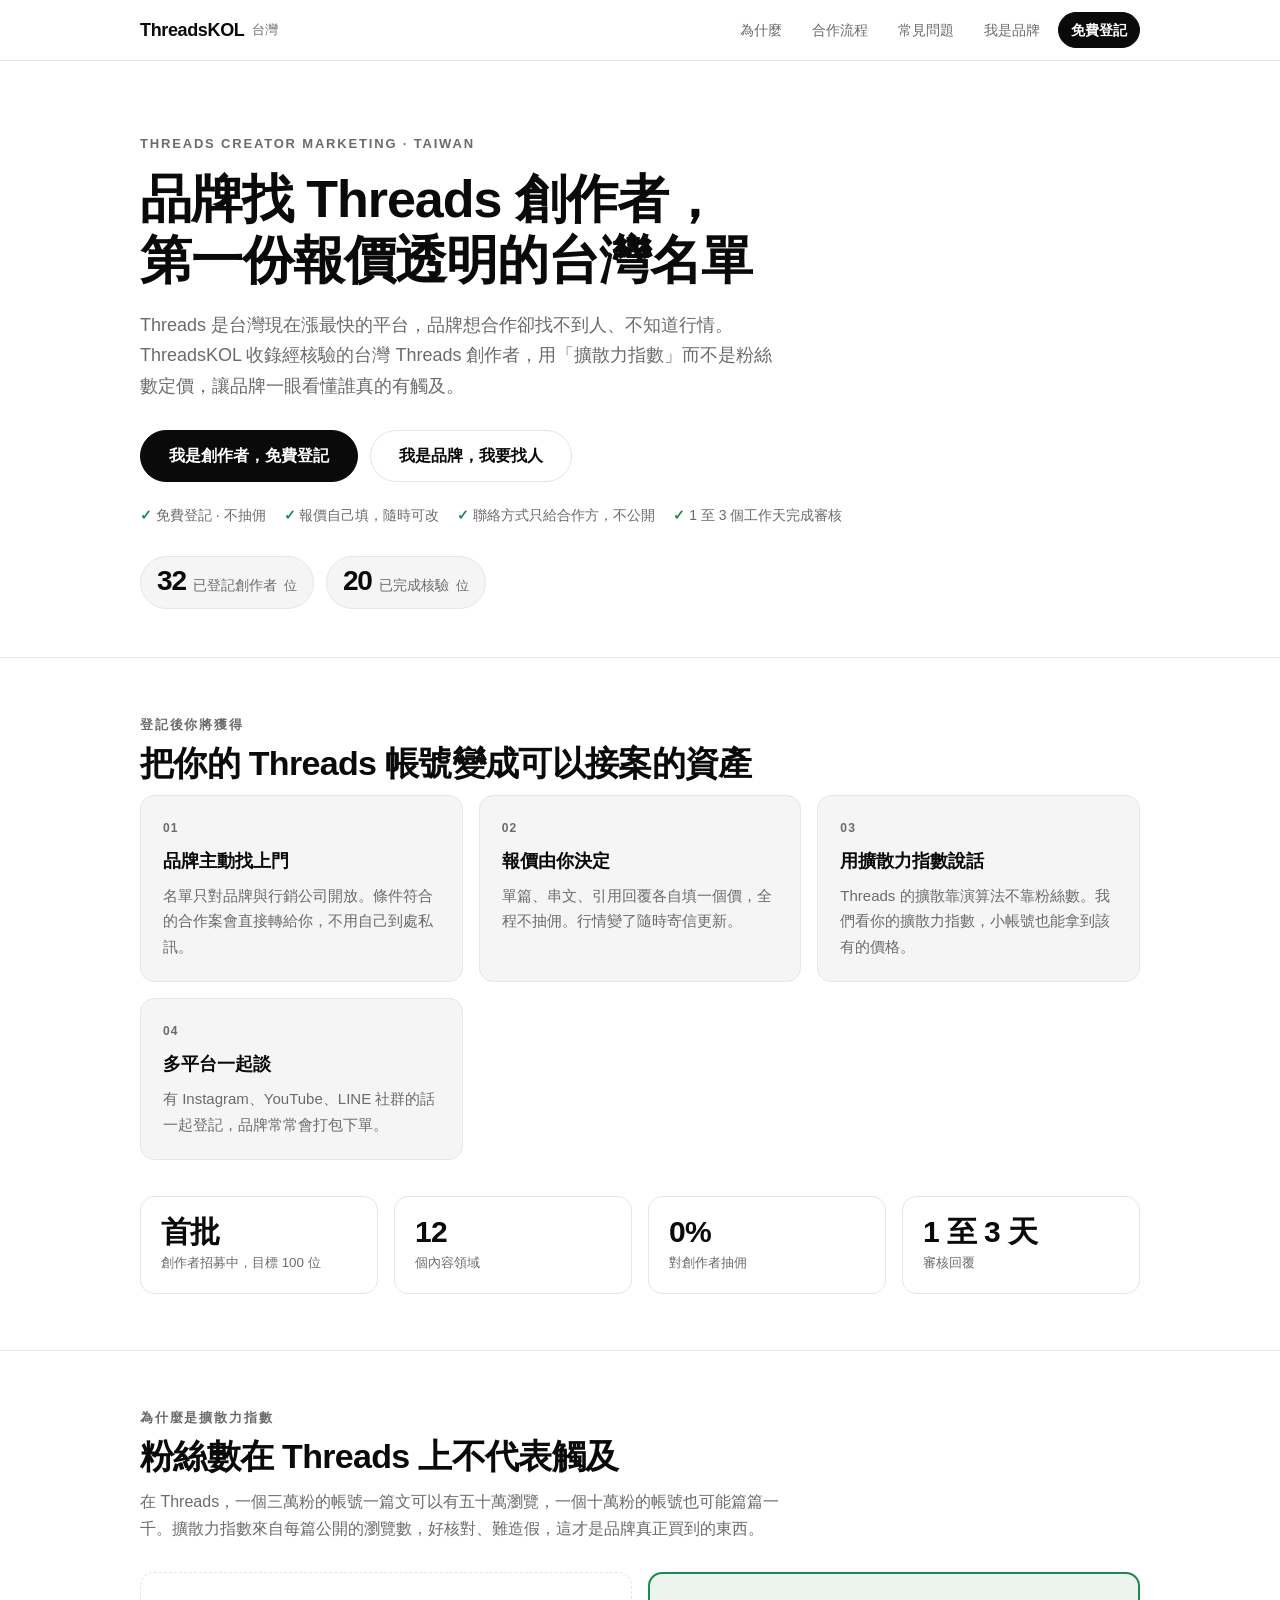
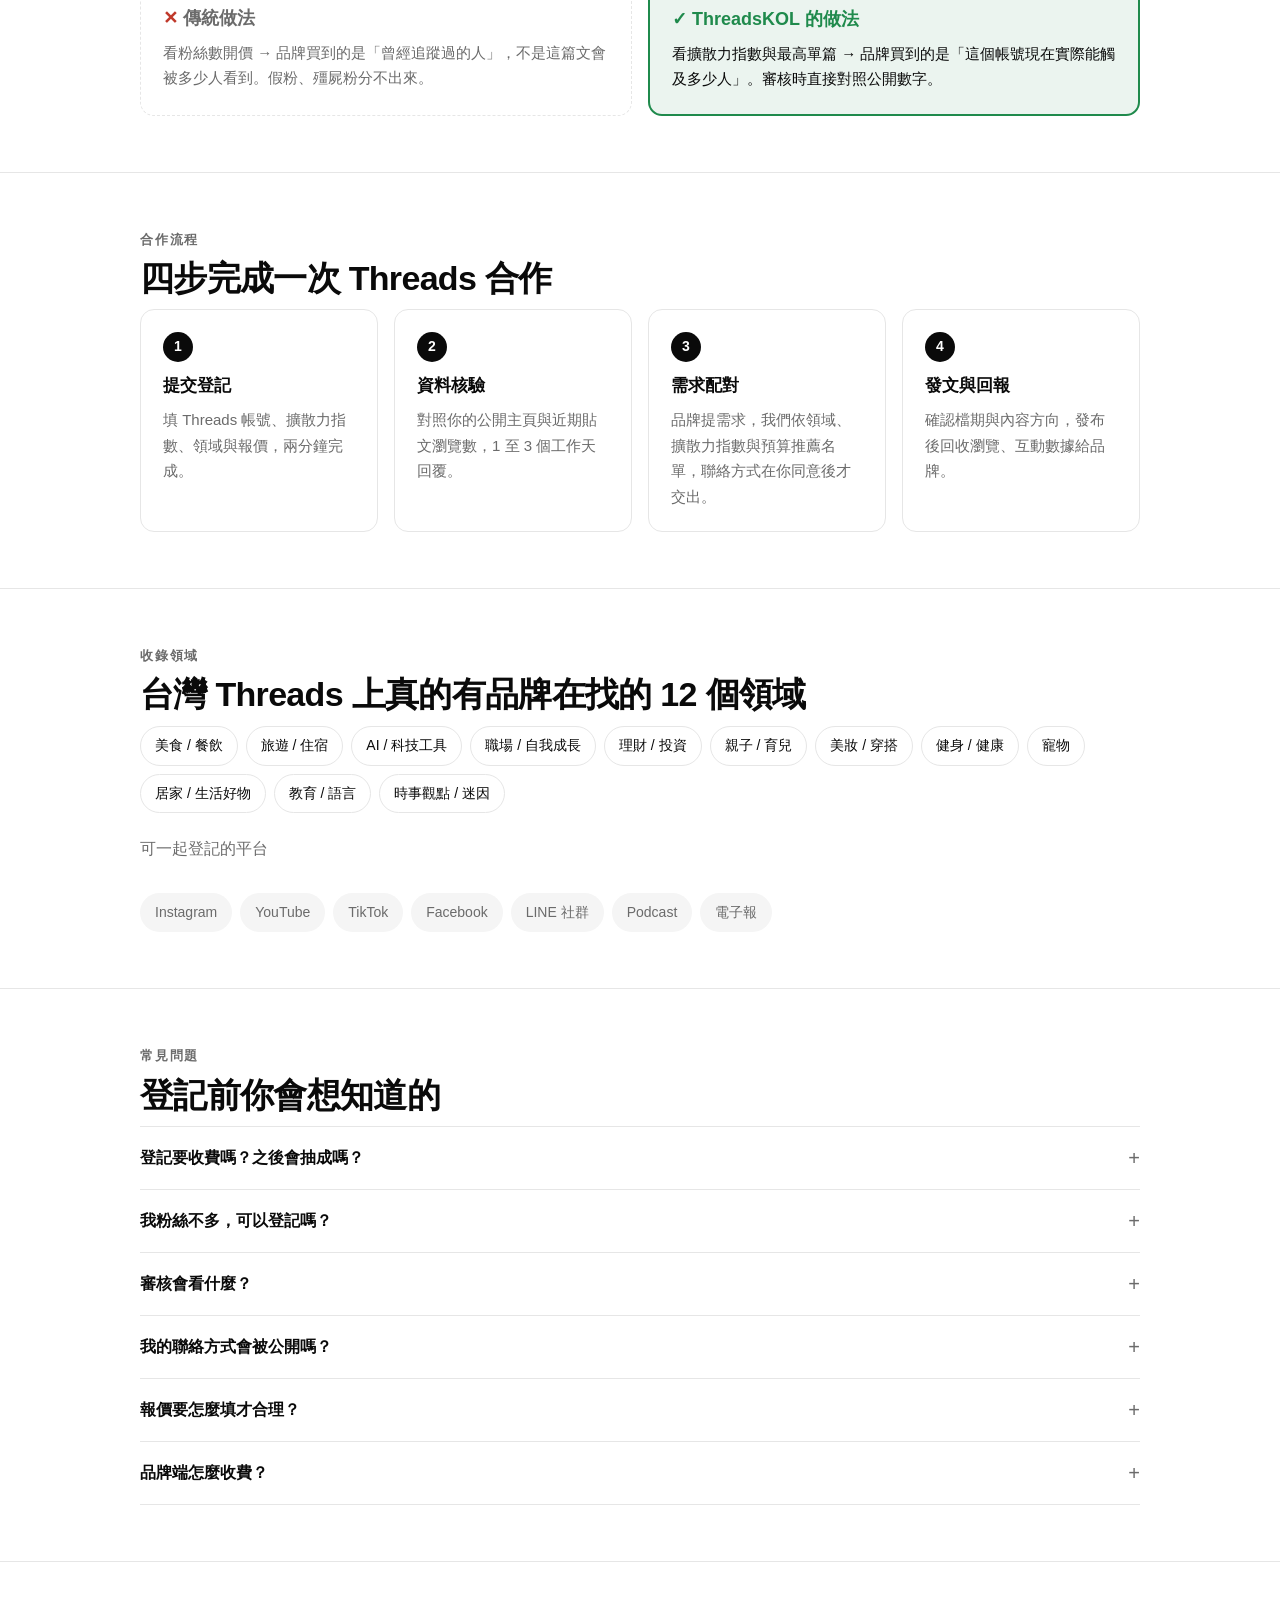
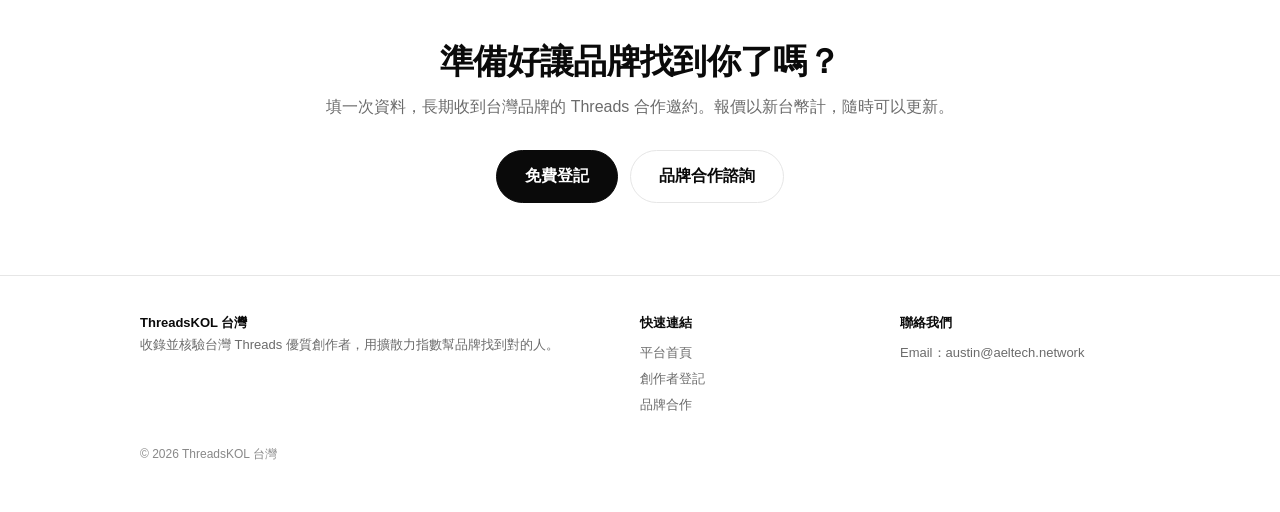
==== commit 69ec9197: "Show creator recruitment progress in the homepage hero Add a compact pair of animated progress count" ====
--- a/index.html
+++ b/index.html
@@ -121,7 +121,7 @@
  ]
 }
 </script>
-<link rel="stylesheet" href="style.css?v=20260915c">
+<link rel="stylesheet" href="style.css?v=20260918a">
 <link rel="icon" href="data:image/svg+xml,<svg xmlns='http://www.w3.org/2000/svg' viewBox='0 0 100 100'><text y='.9em' font-size='90'>🧵</text></svg>">
 </head>
 <body>
@@ -151,6 +151,10 @@
     <li>聯絡方式只給合作方，不公開</li>
     <li>1 至 3 個工作天完成審核</li>
   </ul>
+  <div class="proof-stats" aria-label="創作者招募進度">
+    <div class="proof-stat"><strong data-count="32">0</strong><span>已登記創作者</span><small>位</small></div>
+    <div class="proof-stat"><strong data-count="20">0</strong><span>已完成核驗</span><small>位</small></div>
+  </div>
 </div>
 
 <section id="get"><div class="wrap">
@@ -230,5 +234,24 @@
   </div>
   <p class="fine">© 2026 ThreadsKOL 台灣</p>
 </div></footer>
+<script>
+(function () {
+  const counters = document.querySelectorAll('[data-count]');
+  const reduced = window.matchMedia('(prefers-reduced-motion: reduce)').matches;
+  counters.forEach((el) => {
+    const target = Number(el.dataset.count);
+    if (reduced) { el.textContent = target; return; }
+    const started = performance.now();
+    const duration = 1000;
+    function tick(now) {
+      const progress = Math.min((now - started) / duration, 1);
+      const eased = 1 - Math.pow(1 - progress, 3);
+      el.textContent = Math.round(target * eased);
+      if (progress < 1) requestAnimationFrame(tick);
+    }
+    requestAnimationFrame(tick);
+  });
+})();
+</script>
 </body>
 </html>
--- a/style.css
+++ b/style.css
@@ -25,6 +25,11 @@
 .cta-row{display:flex;gap:12px;flex-wrap:wrap;align-items:center}
 .pills{display:flex;gap:18px;flex-wrap:wrap;margin-top:22px;padding:0;list-style:none;color:var(--muted);font-size:14px}
 .pills li::before{content:"✓ ";color:var(--ok);font-weight:800}
+.proof-stats{display:flex;gap:12px;flex-wrap:wrap;margin-top:28px}
+.proof-stat{display:flex;align-items:baseline;gap:7px;padding:10px 16px;border:1px solid var(--line);border-radius:999px;background:var(--soft)}
+.proof-stat strong{font-size:28px;line-height:1;letter-spacing:-.04em}
+.proof-stat span{color:var(--muted);font-size:14px}
+.proof-stat small{color:var(--muted);font-size:13px}
 section{padding-block:56px;border-top:1px solid var(--line)}
 h2{font-size:clamp(24px,3.4vw,34px);letter-spacing:-.02em;line-height:1.25;margin:6px 0 10px;font-weight:800}
 .sub{color:var(--muted);max-width:640px;margin:0 0 30px}
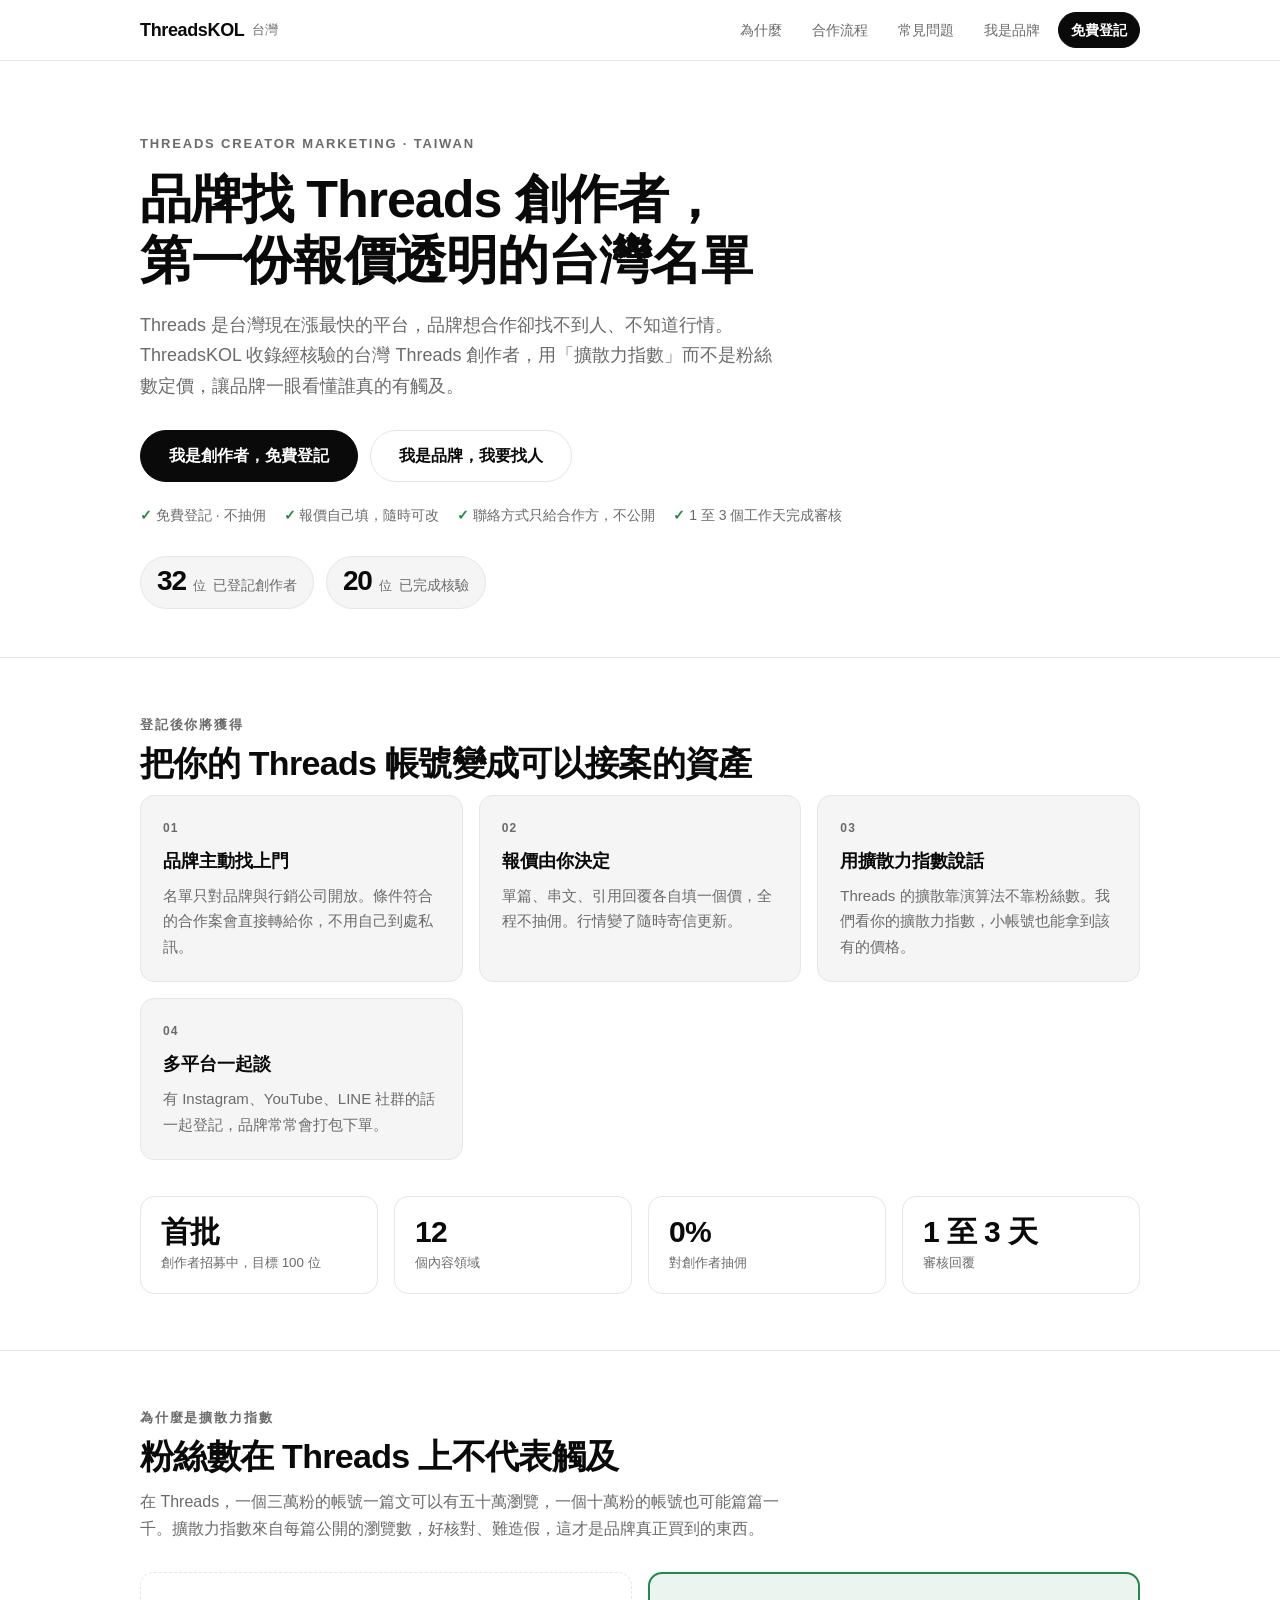
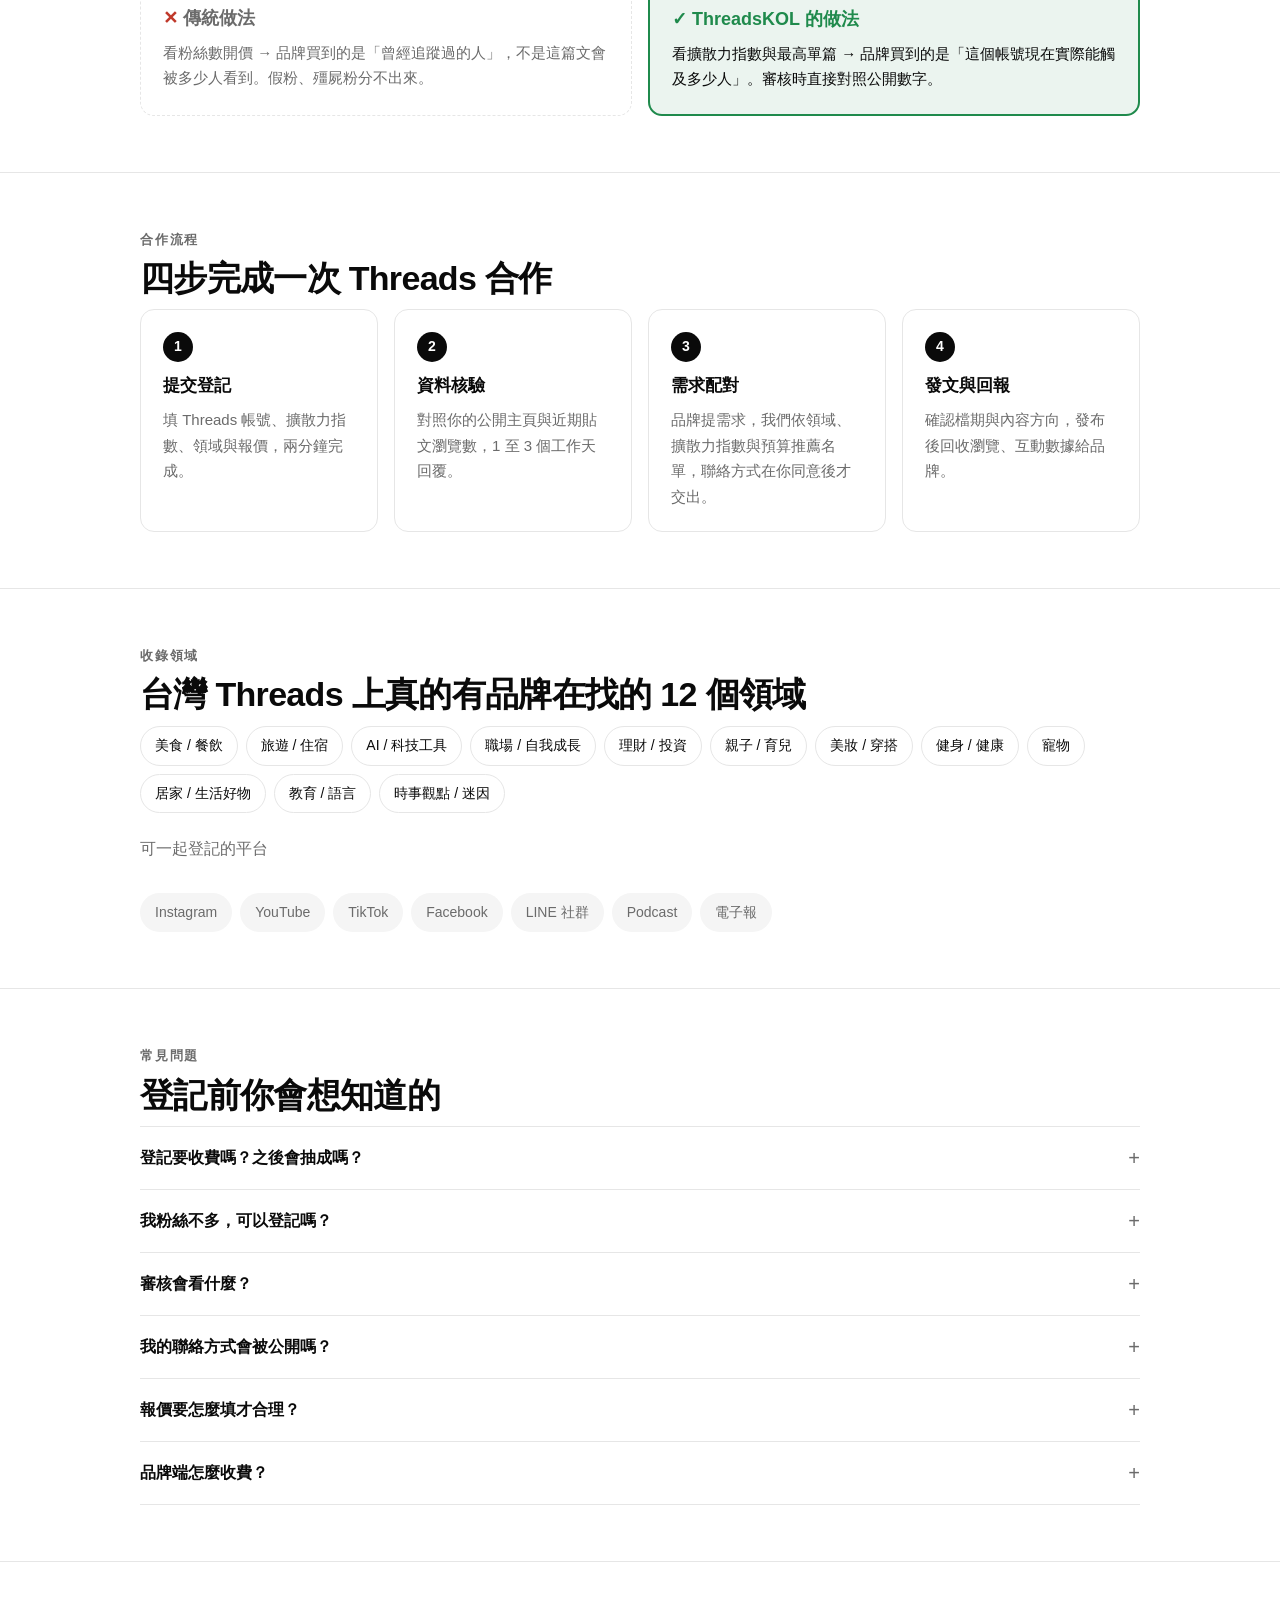
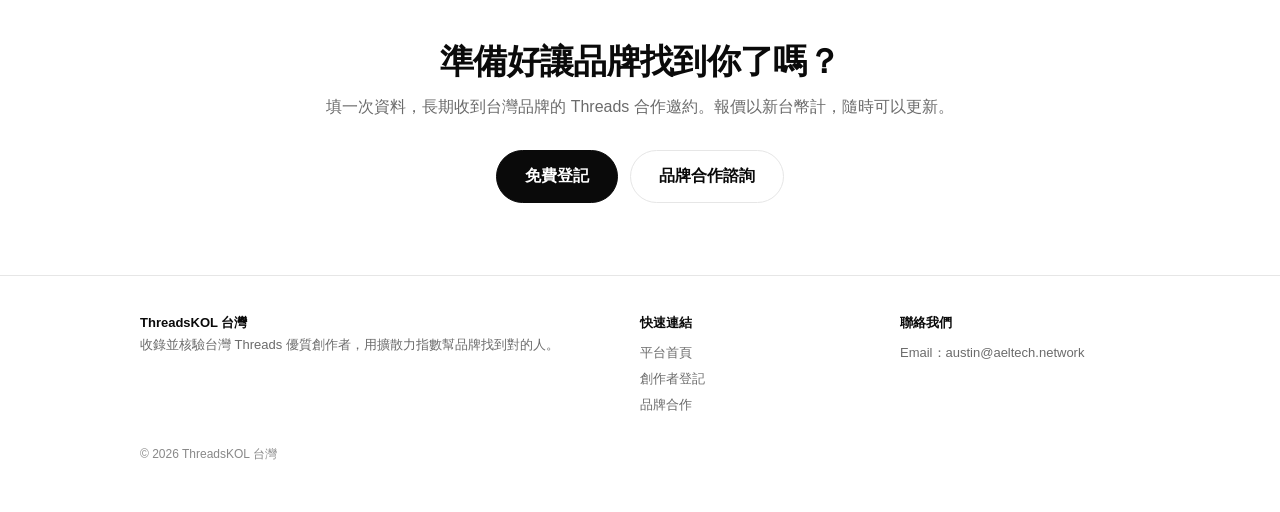
==== commit 3a4bd53f: "Put the unit before creator progress labels Match the requested Chinese reading order by placing 位 i" ====
--- a/index.html
+++ b/index.html
@@ -152,8 +152,8 @@
     <li>1 至 3 個工作天完成審核</li>
   </ul>
   <div class="proof-stats" aria-label="創作者招募進度">
-    <div class="proof-stat"><strong data-count="32">0</strong><span>已登記創作者</span><small>位</small></div>
-    <div class="proof-stat"><strong data-count="20">0</strong><span>已完成核驗</span><small>位</small></div>
+    <div class="proof-stat"><strong data-count="32">0</strong><small>位</small><span>已登記創作者</span></div>
+    <div class="proof-stat"><strong data-count="20">0</strong><small>位</small><span>已完成核驗</span></div>
   </div>
 </div>
 
